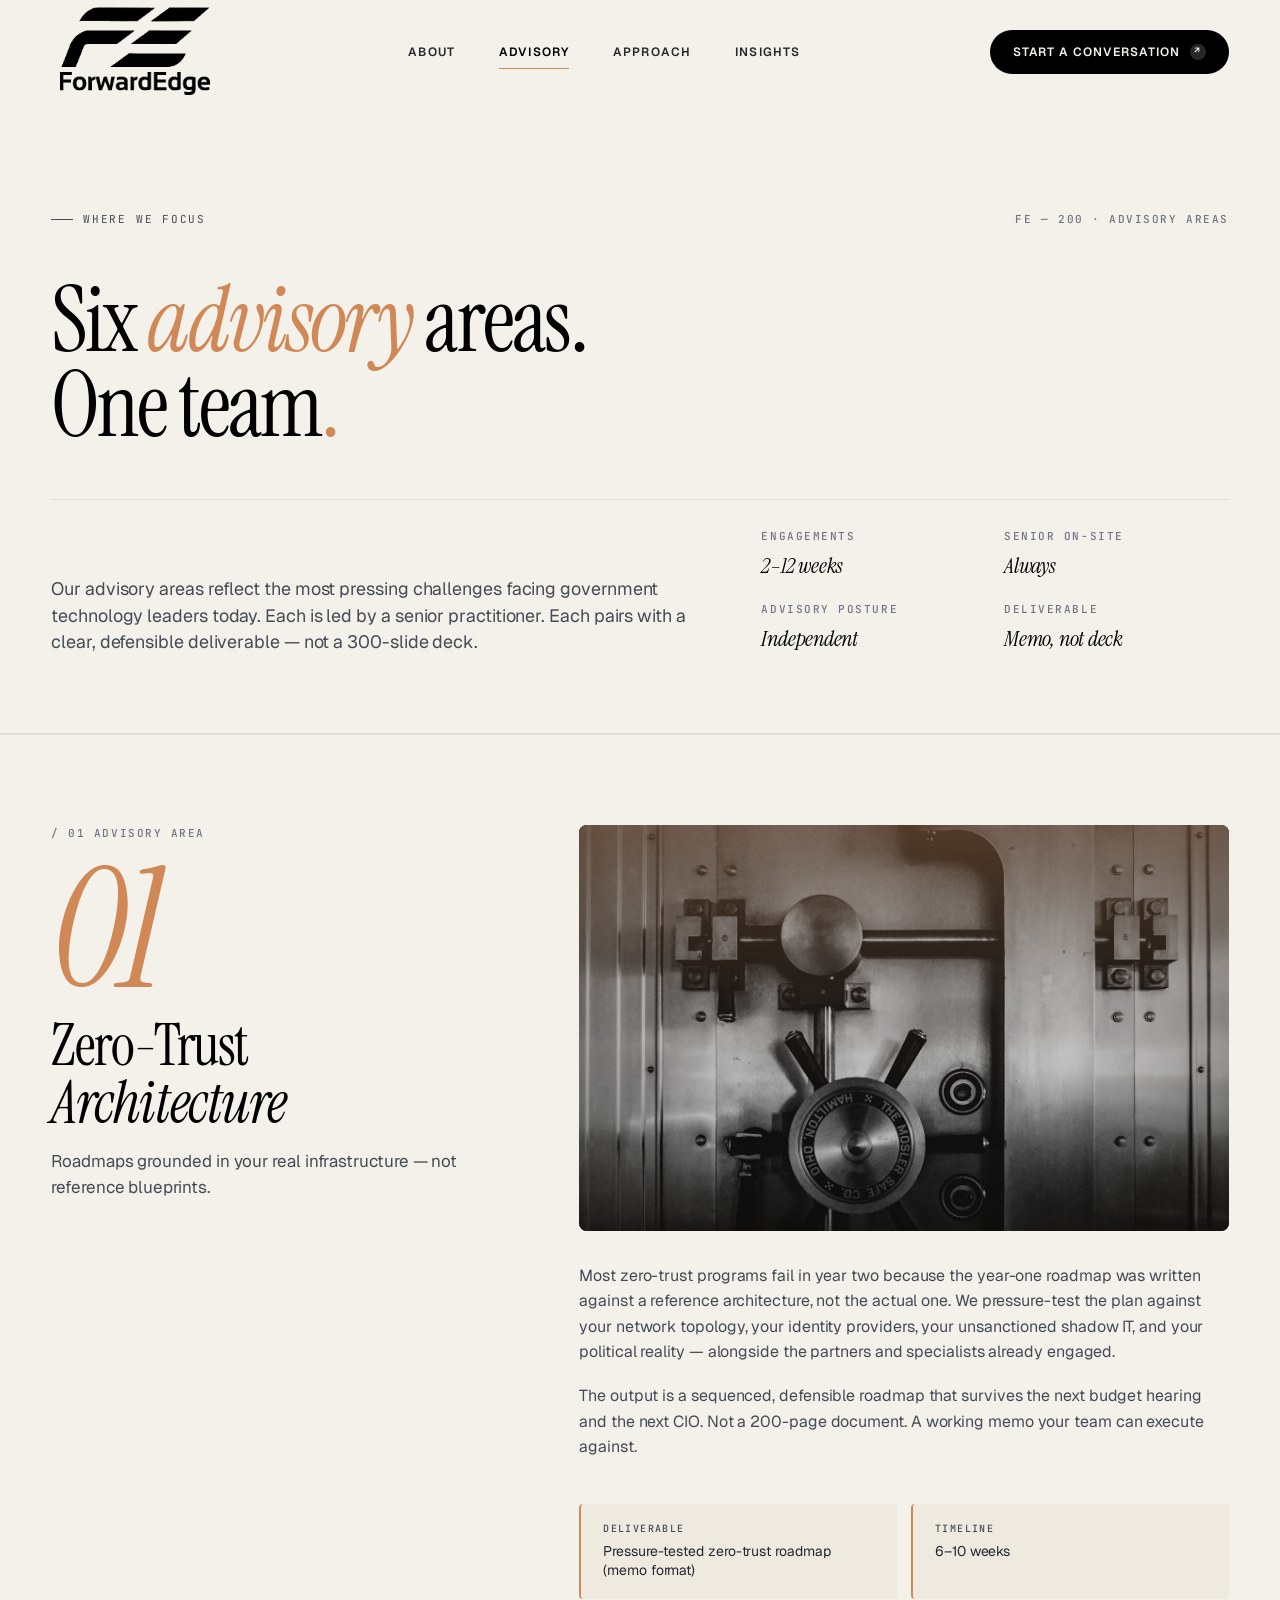
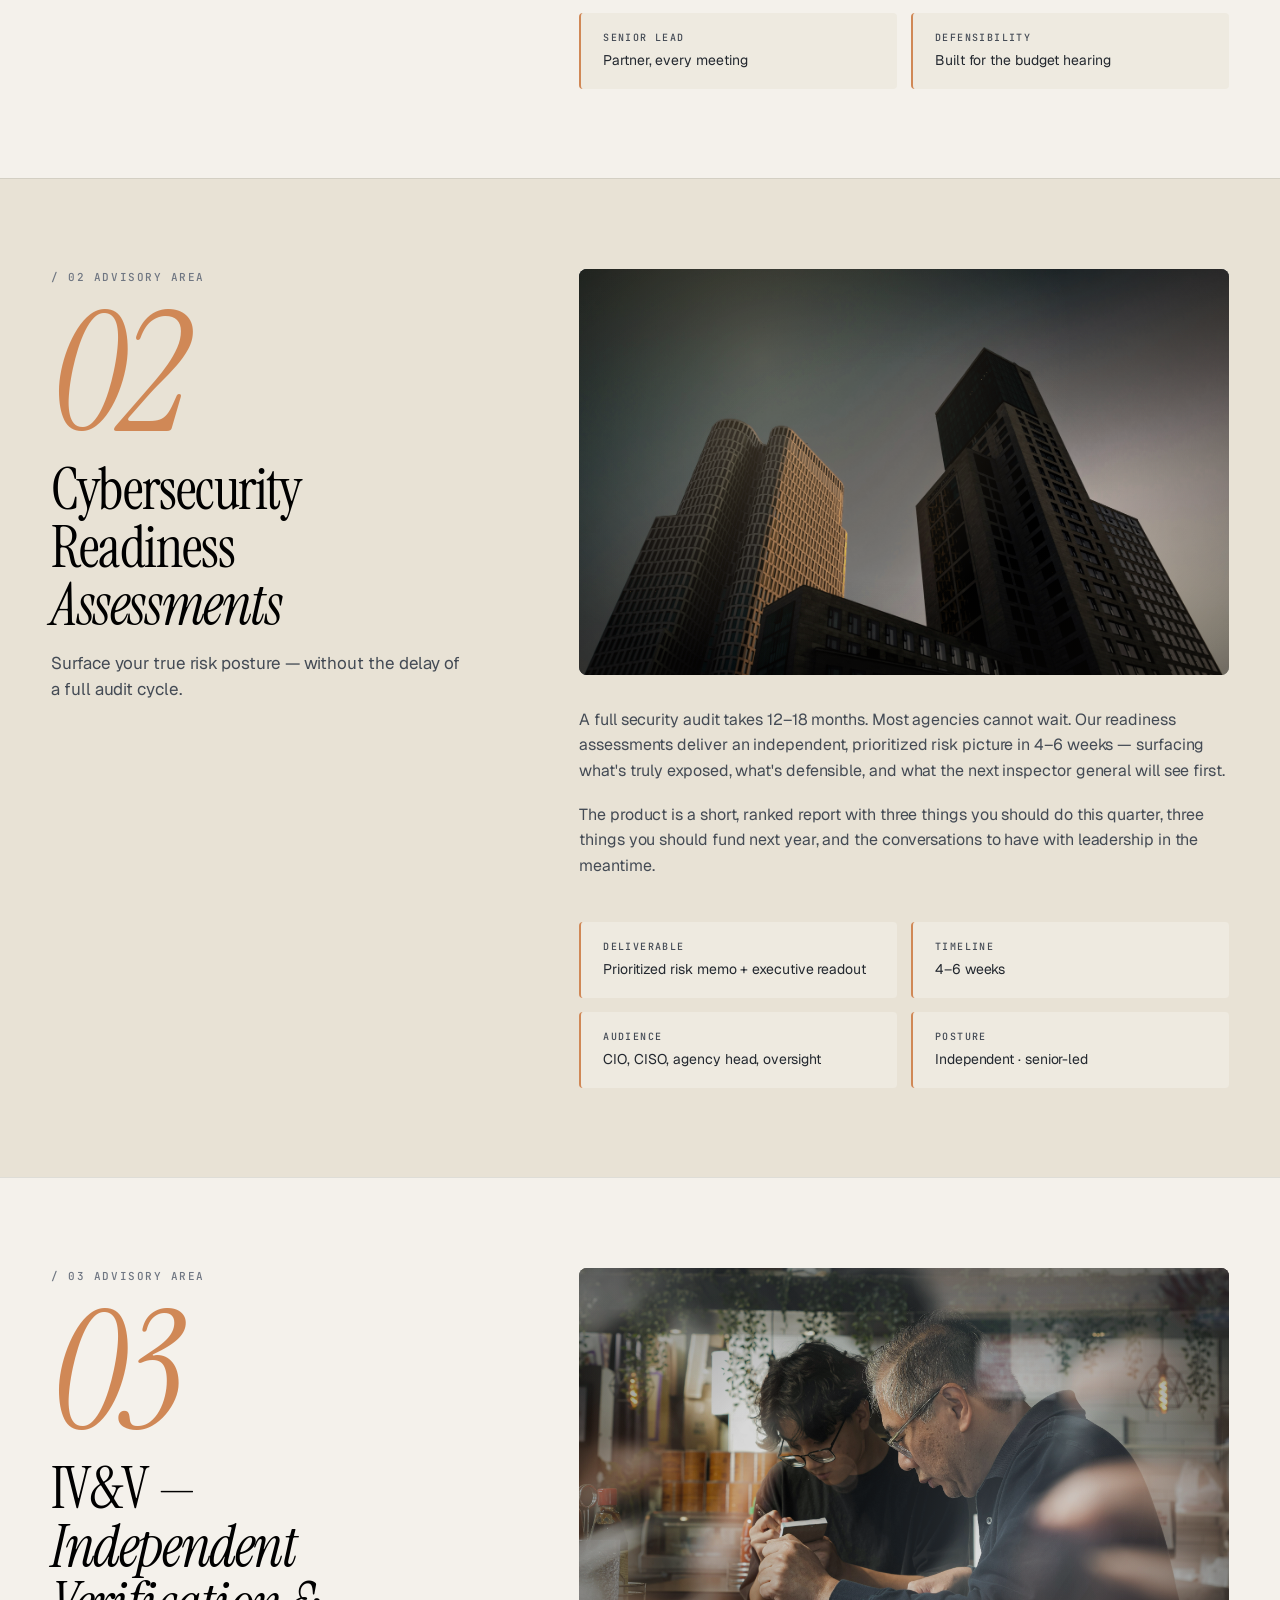
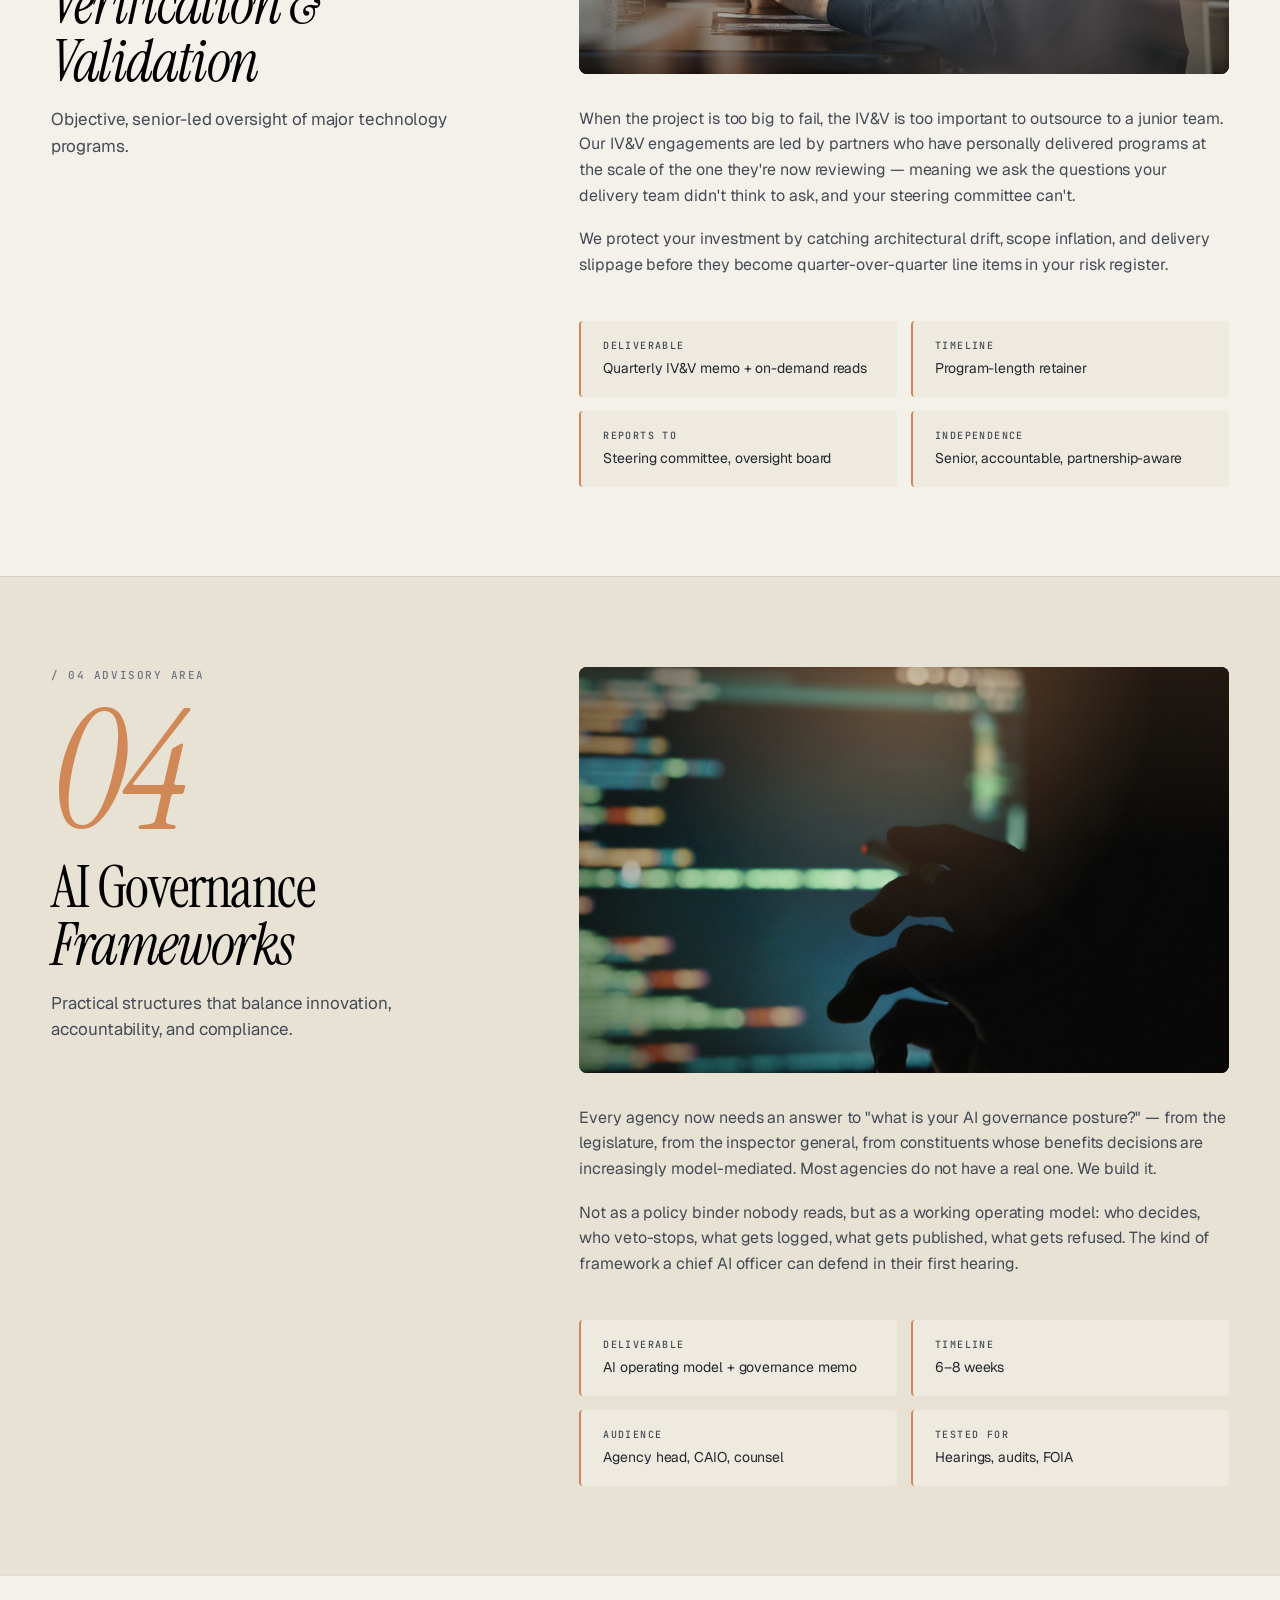
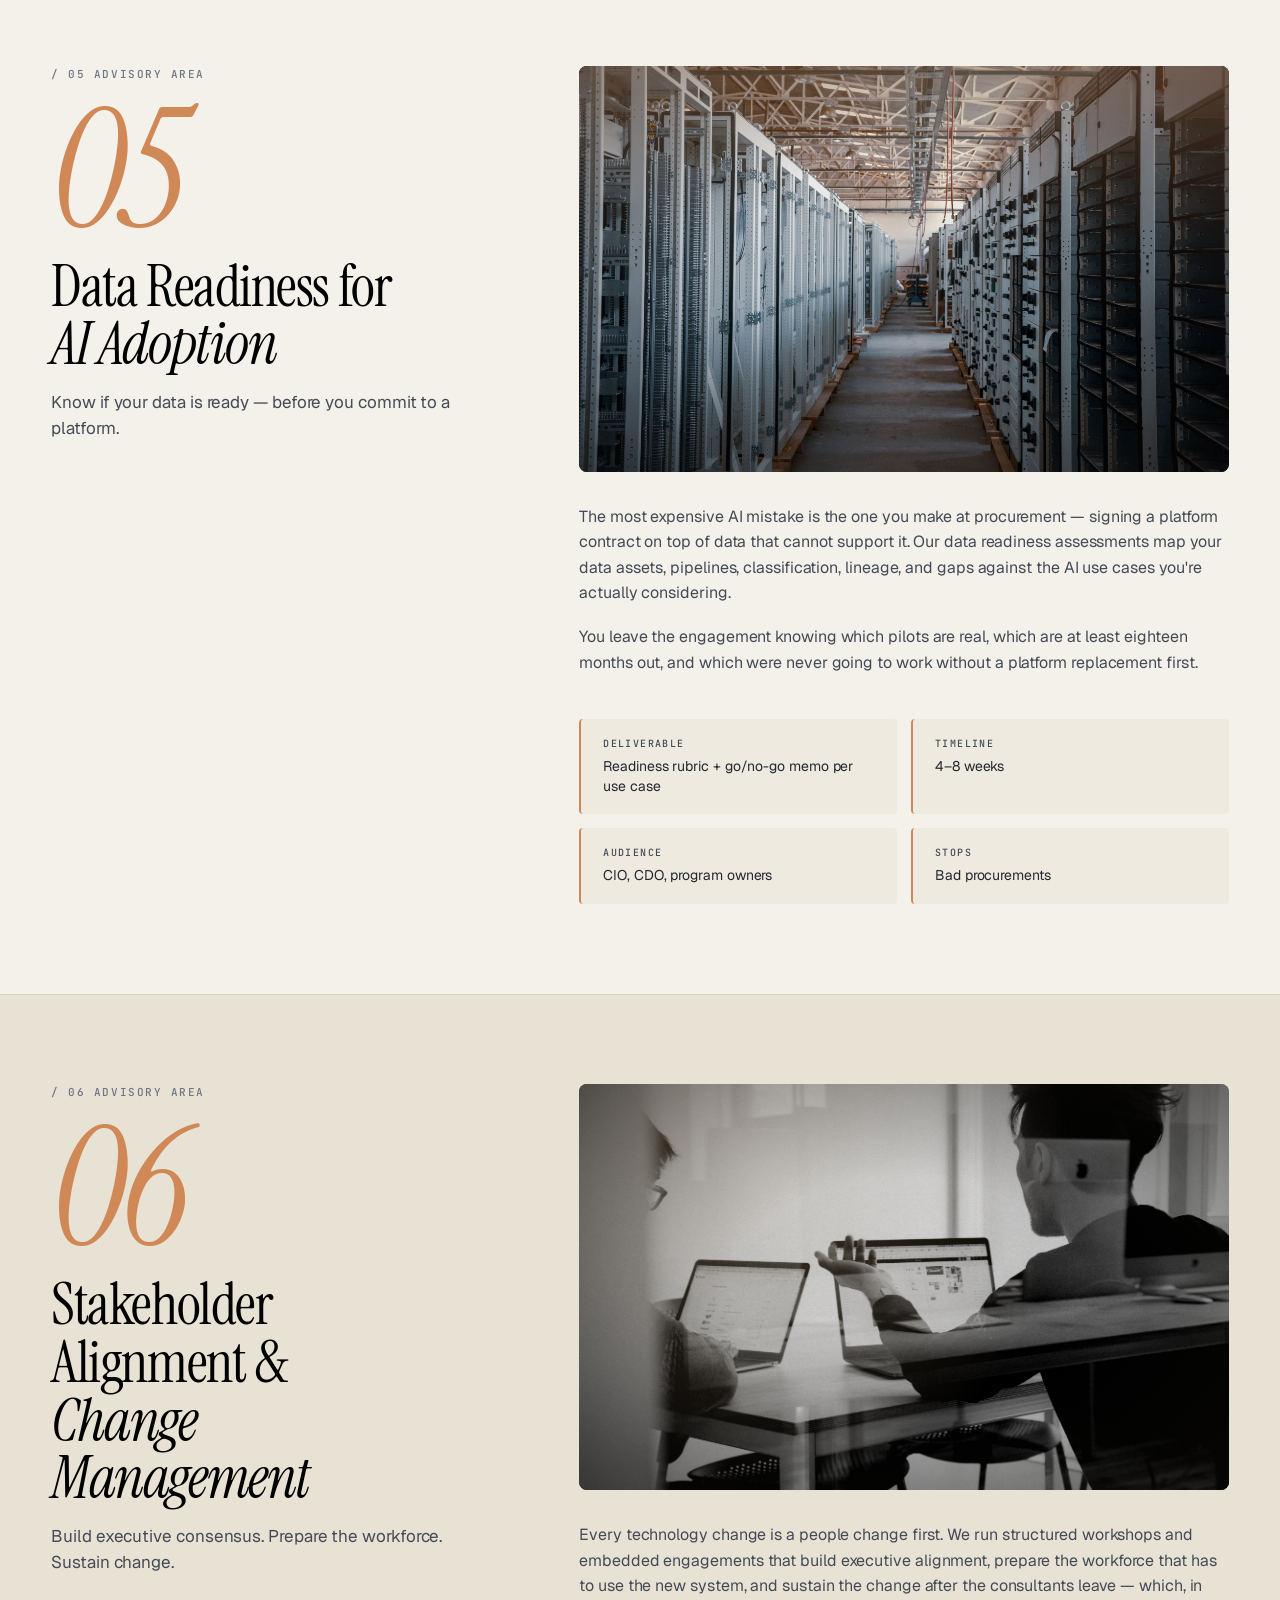
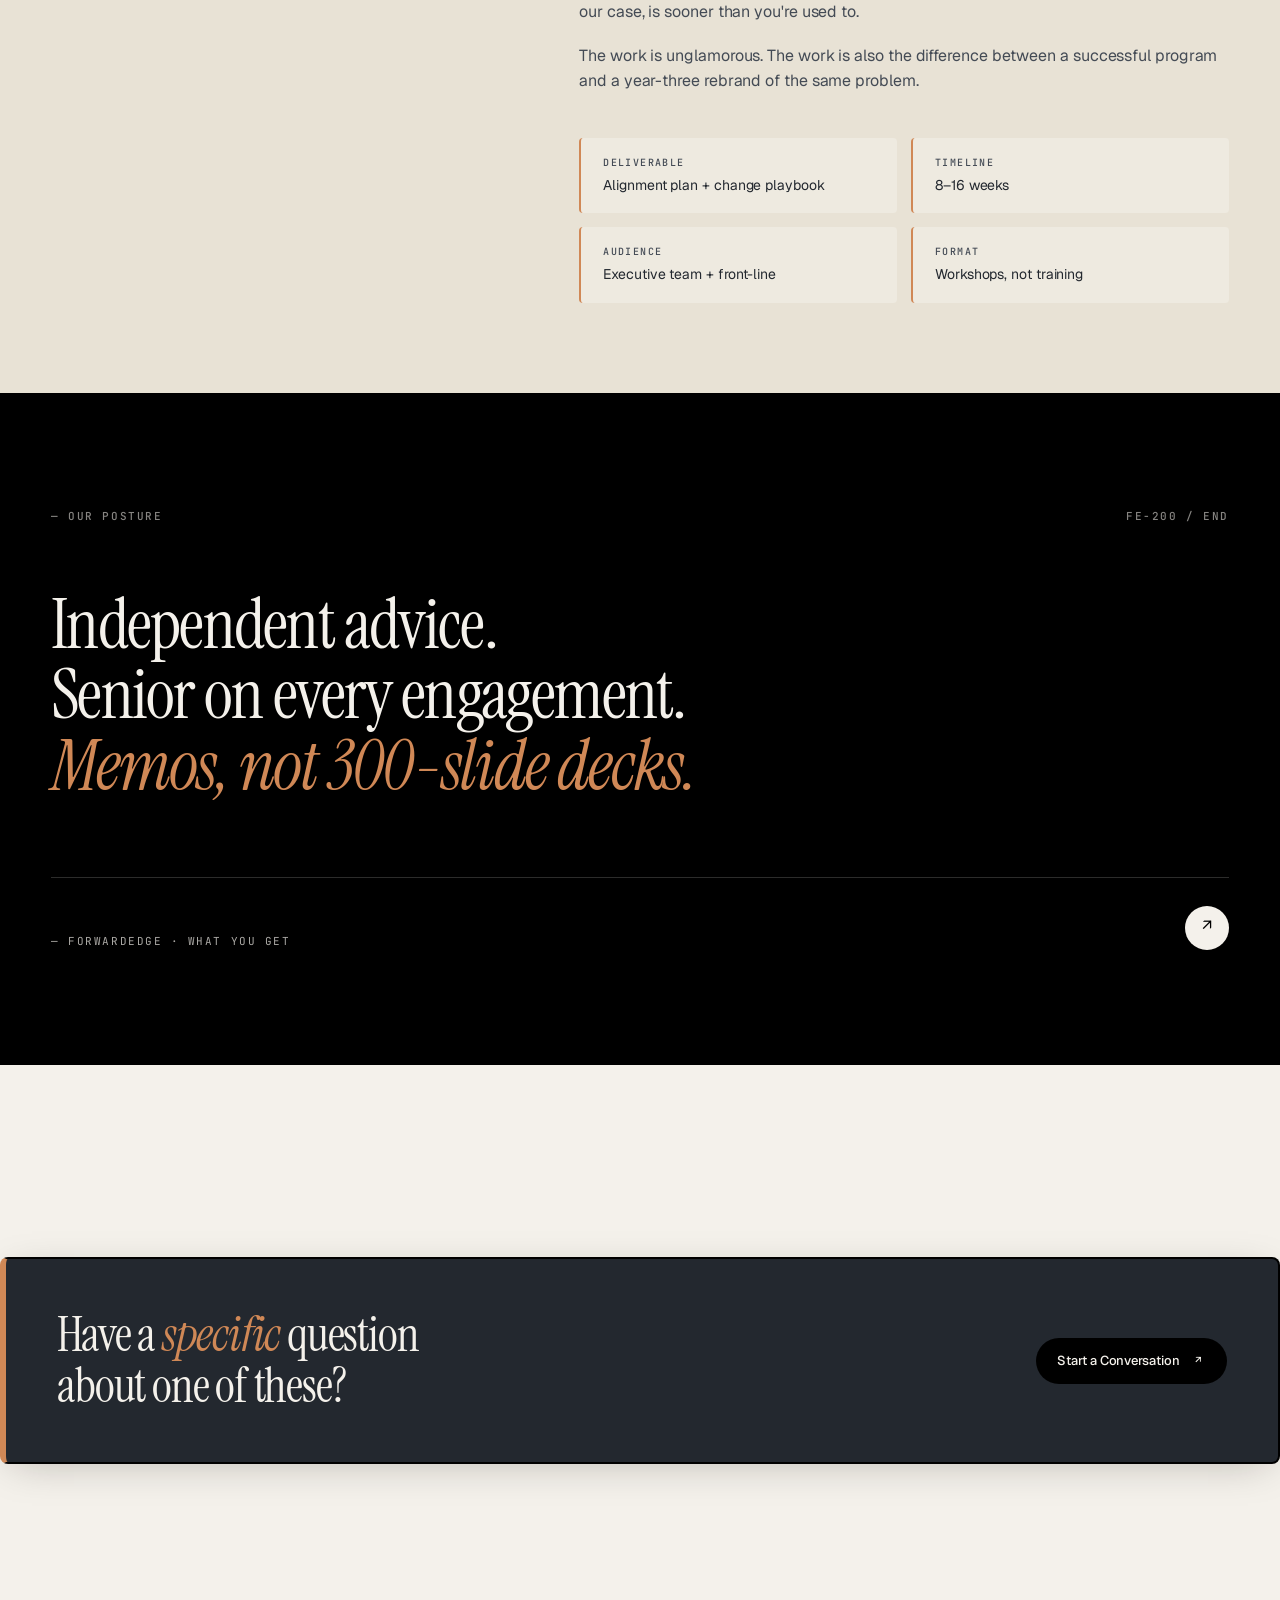
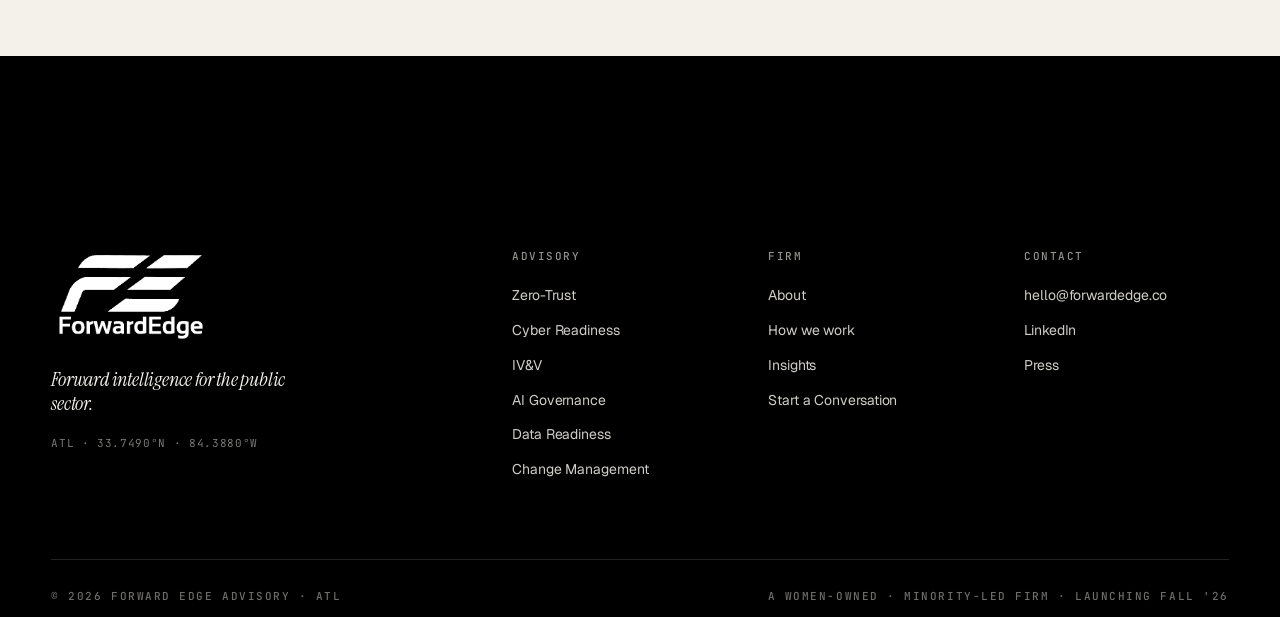
==== advisory.html @ c7acf0cd "ForwardEdge Advisory site — initial deploy" ====
<!doctype html>
<html lang="en">
<head>
<meta charset="utf-8" />
<meta name="viewport" content="width=device-width, initial-scale=1" />
<title>Our Advisory Areas · Forward Edge</title>
<link rel="icon" href="assets/fe-mark-black.png" />
<link rel="preconnect" href="https://fonts.googleapis.com" />
<link rel="preconnect" href="https://fonts.gstatic.com" crossorigin />
<link href="https://fonts.googleapis.com/css2?family=Instrument+Serif:ital@0;1&family=Geist:wght@400;500;600;700&family=JetBrains+Mono:wght@400;500;600&display=swap" rel="stylesheet" />
<link rel="stylesheet" href="styles.css" />
<style>
  .area {
    padding: clamp(56px, 7vw, 112px) 0;
    border-top: var(--rule);
  }
  .area-row {
    display: grid;
    grid-template-columns: 1fr 1.4fr;
    gap: clamp(32px, 5vw, 96px);
    align-items: start;
  }
  .area-num {
    font-family: var(--font-display);
    font-style: italic;
    font-size: clamp(96px, 13vw, 200px);
    line-height: 0.86;
    letter-spacing: -0.04em;
    color: var(--color-edge);
    margin: 0;
  }
  .area-l {
    display: flex;
    flex-direction: column;
    gap: 16px;
    position: sticky;
    top: 96px;
  }
  .area-l h2 {
    font-family: var(--font-display);
    font-weight: 400;
    font-size: clamp(36px, 4.5vw, 64px);
    line-height: 1;
    letter-spacing: -0.025em;
    margin: 0;
    color: var(--color-black);
    max-width: 14ch;
  }
  .area-l h2 em { font-style: italic; }
  .area-l .lede {
    font-size: 17px;
    line-height: 1.55;
    color: var(--color-graphite);
    margin: 0;
    max-width: 38ch;
  }
  .area-r {
    display: flex;
    flex-direction: column;
    gap: 32px;
  }
  .area-r .imgslot {
    width: 100%;
    aspect-ratio: 16/10;
    border-radius: var(--r-md);
    overflow: hidden;
  }
  .area-r .body p {
    font-size: 16px;
    line-height: 1.6;
    color: var(--color-graphite);
    margin: 0 0 18px;
  }
  .area-r .body p:last-child { margin: 0; }
  .deliverables {
    display: grid;
    grid-template-columns: repeat(2, 1fr);
    gap: 14px;
    margin-top: 12px;
  }
  .deliverables .d {
    padding: 18px 22px;
    background: var(--color-bone);
    border-radius: var(--r-sm);
    border-left: 2px solid var(--color-edge);
    font-size: 14px;
    line-height: 1.4;
  }
  .deliverables .d strong {
    display: block;
    font-family: var(--font-mono);
    font-size: 10px;
    letter-spacing: 0.14em;
    text-transform: uppercase;
    color: var(--color-graphite);
    margin-bottom: 6px;
    font-weight: 500;
  }
  @media (max-width: 1100px) {
    .area-row { grid-template-columns: 1fr; }
    .area-l { position: static; }
  }
  @media (max-width: 640px) {
    .deliverables { grid-template-columns: 1fr; }
  }
</style>
</head>
<body>

<header class="nav">
  <div class="container nav-inner">
    <a class="nav-brand" href="index.html" aria-label="Forward Edge — home">
      <img src="assets/fe-lockup-black.png" alt="Forward Edge" />
    </a>
    <nav class="nav-links" aria-label="Primary">
      <a href="about.html">About</a>
      <a href="advisory.html" class="is-current">Advisory</a>
      <a href="how-we-work.html">Approach</a>
      <a href="insights.html">Insights</a>
    </nav>
    <div class="nav-cta">
      <span class="nav-status"><span class="dot-edge"></span>Briefing — Fall '26</span>
      <a class="btn btn-primary" href="contact.html">Start a Conversation<span class="btn-arrow">↗</span></a>
      <button class="nav-toggle" aria-label="Open menu">☰</button>
    </div>
  </div>
</header>

<section class="page-hero">
  <div class="container">
    <div class="meta">
      <span class="eyebrow">Where we focus</span>
      <span class="mono">FE — 200 · ADVISORY AREAS</span>
    </div>
    <h1>Six <em>advisory</em> areas.<br/>One team<span class="stop">.</span></h1>
    <div class="deck">
      <p>
        Our advisory areas reflect the most pressing challenges facing government technology
        leaders today. Each is led by a senior practitioner. Each pairs with a clear,
        defensible deliverable &mdash; not a 300-slide deck.
      </p>
      <div class="side">
        <div><span class="mono">Engagements</span><span class="val">2–12 weeks</span></div>
        <div><span class="mono">Senior on-site</span><span class="val">Always</span></div>
        <div><span class="mono">Advisory posture</span><span class="val">Independent</span></div>
        <div><span class="mono">Deliverable</span><span class="val">Memo, not deck</span></div>
      </div>
    </div>
  </div>
</section>

<!-- 01 Zero-Trust -->
<section class="area surface-paper" id="zero-trust">
  <div class="container">
    <div class="area-row reveal">
      <div class="area-l">
        <span class="mono">/ 01 ADVISORY AREA</span>
        <p class="area-num">01</p>
        <h2>Zero-Trust <em>Architecture</em></h2>
        <p class="lede">Roadmaps grounded in your real infrastructure &mdash; not reference blueprints.</p>
      </div>
      <div class="area-r">
        <div class="imgslot photo architectural"><img src="assets/photos/adv-zero-trust-2.jpg" alt="" class="photo-img" /><span class="placeholder-tag">Photo · ARCHITECTURAL · 16:10</span><div class="photo-mark"><div class="photo-mark-wrap"><span class="ring">photo</span></div></div></div>
        <div class="body">
          <p>Most zero-trust programs fail in year two because the year-one roadmap was written against a reference architecture, not the actual one. We pressure-test the plan against your network topology, your identity providers, your unsanctioned shadow IT, and your political reality &mdash; alongside the partners and specialists already engaged.</p>
          <p>The output is a sequenced, defensible roadmap that survives the next budget hearing and the next CIO. Not a 200-page document. A working memo your team can execute against.</p>
        </div>
        <div class="deliverables">
          <div class="d"><strong>Deliverable</strong>Pressure-tested zero-trust roadmap (memo format)</div>
          <div class="d"><strong>Timeline</strong>6–10 weeks</div>
          <div class="d"><strong>Senior lead</strong>Partner, every meeting</div>
          <div class="d"><strong>Defensibility</strong>Built for the budget hearing</div>
        </div>
      </div>
    </div>
  </div>
</section>

<!-- 02 Cyber Readiness -->
<section class="area surface-stone" id="cyber">
  <div class="container">
    <div class="area-row reveal">
      <div class="area-l">
        <span class="mono">/ 02 ADVISORY AREA</span>
        <p class="area-num">02</p>
        <h2>Cybersecurity Readiness <em>Assessments</em></h2>
        <p class="lede">Surface your true risk posture &mdash; without the delay of a full audit cycle.</p>
      </div>
      <div class="area-r">
        <div class="imgslot photo atmospheric"><img src="assets/photos/adv-cyber-2.jpg" alt="" class="photo-img" /><span class="placeholder-tag">Photo · ATMOSPHERIC · 16:10</span><div class="photo-mark"><div class="photo-mark-wrap"><span class="ring">photo</span></div></div></div>
        <div class="body">
          <p>A full security audit takes 12–18 months. Most agencies cannot wait. Our readiness assessments deliver an independent, prioritized risk picture in 4–6 weeks &mdash; surfacing what's truly exposed, what's defensible, and what the next inspector general will see first.</p>
          <p>The product is a short, ranked report with three things you should do this quarter, three things you should fund next year, and the conversations to have with leadership in the meantime.</p>
        </div>
        <div class="deliverables">
          <div class="d"><strong>Deliverable</strong>Prioritized risk memo + executive readout</div>
          <div class="d"><strong>Timeline</strong>4–6 weeks</div>
          <div class="d"><strong>Audience</strong>CIO, CISO, agency head, oversight</div>
          <div class="d"><strong>Posture</strong>Independent · senior-led</div>
        </div>
      </div>
    </div>
  </div>
</section>

<!-- 03 IV&V -->
<section class="area surface-paper" id="ivv">
  <div class="container">
    <div class="area-row reveal">
      <div class="area-l">
        <span class="mono">/ 03 ADVISORY AREA</span>
        <p class="area-num">03</p>
        <h2>IV&amp;V &mdash;<br/><em>Independent Verification &amp; Validation</em></h2>
        <p class="lede">Objective, senior-led oversight of major technology programs.</p>
      </div>
      <div class="area-r">
        <div class="imgslot photo cool"><img src="assets/photos/adv-ivv-2.jpg" alt="" class="photo-img" /><span class="placeholder-tag">Photo · COOL TONE · 16:10</span><div class="photo-mark"><div class="photo-mark-wrap"><span class="ring">photo</span></div></div></div>
        <div class="body">
          <p>When the project is too big to fail, the IV&amp;V is too important to outsource to a junior team. Our IV&amp;V engagements are led by partners who have personally delivered programs at the scale of the one they're now reviewing &mdash; meaning we ask the questions your delivery team didn't think to ask, and your steering committee can't.</p>
          <p>We protect your investment by catching architectural drift, scope inflation, and delivery slippage before they become quarter-over-quarter line items in your risk register.</p>
        </div>
        <div class="deliverables">
          <div class="d"><strong>Deliverable</strong>Quarterly IV&amp;V memo + on-demand reads</div>
          <div class="d"><strong>Timeline</strong>Program-length retainer</div>
          <div class="d"><strong>Reports to</strong>Steering committee, oversight board</div>
          <div class="d"><strong>Independence</strong>Senior, accountable, partnership-aware</div>
        </div>
      </div>
    </div>
  </div>
</section>

<!-- 04 AI Governance -->
<section class="area surface-stone" id="ai-gov">
  <div class="container">
    <div class="area-row reveal">
      <div class="area-l">
        <span class="mono">/ 04 ADVISORY AREA</span>
        <p class="area-num">04</p>
        <h2>AI Governance <em>Frameworks</em></h2>
        <p class="lede">Practical structures that balance innovation, accountability, and compliance.</p>
      </div>
      <div class="area-r">
        <div class="imgslot photo warm"><img src="assets/photos/adv-ai-gov.jpg" alt="" class="photo-img" /><span class="placeholder-tag">Photo · WARM TONE · 16:10</span><div class="photo-mark"><div class="photo-mark-wrap"><span class="ring">photo</span></div></div></div>
        <div class="body">
          <p>Every agency now needs an answer to "what is your AI governance posture?" &mdash; from the legislature, from the inspector general, from constituents whose benefits decisions are increasingly model-mediated. Most agencies do not have a real one. We build it.</p>
          <p>Not as a policy binder nobody reads, but as a working operating model: who decides, who veto-stops, what gets logged, what gets published, what gets refused. The kind of framework a chief AI officer can defend in their first hearing.</p>
        </div>
        <div class="deliverables">
          <div class="d"><strong>Deliverable</strong>AI operating model + governance memo</div>
          <div class="d"><strong>Timeline</strong>6–8 weeks</div>
          <div class="d"><strong>Audience</strong>Agency head, CAIO, counsel</div>
          <div class="d"><strong>Tested for</strong>Hearings, audits, FOIA</div>
        </div>
      </div>
    </div>
  </div>
</section>

<!-- 05 Data Readiness -->
<section class="area surface-paper" id="data">
  <div class="container">
    <div class="area-row reveal">
      <div class="area-l">
        <span class="mono">/ 05 ADVISORY AREA</span>
        <p class="area-num">05</p>
        <h2>Data Readiness for <em>AI Adoption</em></h2>
        <p class="lede">Know if your data is ready &mdash; before you commit to a platform.</p>
      </div>
      <div class="area-r">
        <div class="imgslot photo architectural"><img src="assets/photos/adv-data.jpg" alt="" class="photo-img" /><span class="placeholder-tag">Photo · ARCHITECTURAL · 16:10</span><div class="photo-mark"><div class="photo-mark-wrap"><span class="ring">photo</span></div></div></div>
        <div class="body">
          <p>The most expensive AI mistake is the one you make at procurement &mdash; signing a platform contract on top of data that cannot support it. Our data readiness assessments map your data assets, pipelines, classification, lineage, and gaps against the AI use cases you're actually considering.</p>
          <p>You leave the engagement knowing which pilots are real, which are at least eighteen months out, and which were never going to work without a platform replacement first.</p>
        </div>
        <div class="deliverables">
          <div class="d"><strong>Deliverable</strong>Readiness rubric + go/no-go memo per use case</div>
          <div class="d"><strong>Timeline</strong>4–8 weeks</div>
          <div class="d"><strong>Audience</strong>CIO, CDO, program owners</div>
          <div class="d"><strong>Stops</strong>Bad procurements</div>
        </div>
      </div>
    </div>
  </div>
</section>

<!-- 06 Change Management -->
<section class="area surface-stone" id="change">
  <div class="container">
    <div class="area-row reveal">
      <div class="area-l">
        <span class="mono">/ 06 ADVISORY AREA</span>
        <p class="area-num">06</p>
        <h2>Stakeholder Alignment &amp;<br/><em>Change Management</em></h2>
        <p class="lede">Build executive consensus. Prepare the workforce. Sustain change.</p>
      </div>
      <div class="area-r">
        <div class="imgslot photo atmospheric"><img src="assets/photos/adv-change.jpg" alt="" class="photo-img" /><span class="placeholder-tag">Photo · ATMOSPHERIC · 16:10</span><div class="photo-mark"><div class="photo-mark-wrap"><span class="ring">photo</span></div></div></div>
        <div class="body">
          <p>Every technology change is a people change first. We run structured workshops and embedded engagements that build executive alignment, prepare the workforce that has to use the new system, and sustain the change after the consultants leave &mdash; which, in our case, is sooner than you're used to.</p>
          <p>The work is unglamorous. The work is also the difference between a successful program and a year-three rebrand of the same problem.</p>
        </div>
        <div class="deliverables">
          <div class="d"><strong>Deliverable</strong>Alignment plan + change playbook</div>
          <div class="d"><strong>Timeline</strong>8–16 weeks</div>
          <div class="d"><strong>Audience</strong>Executive team + front-line</div>
          <div class="d"><strong>Format</strong>Workshops, not training</div>
        </div>
      </div>
    </div>
  </div>
</section>

<!-- Dark manifesto -->
<section class="manifesto">
  <div class="container">
    <div class="manifesto-meta">
      <span class="mono">— OUR POSTURE</span>
      <span class="mono">FE-200 / END</span>
    </div>
    <h2>
      Independent advice.<br/>
      Senior on every engagement.<br/>
      <em>Memos, not 300-slide decks.</em>
    </h2>
    <div class="manifesto-foot">
      <span class="attr">— FORWARDEDGE · WHAT YOU GET</span>
      <a href="contact.html"><span class="arrow-circle">↗</span></a>
    </div>
  </div>
</section>

<!-- End CTA -->
<section class="section-pad surface-paper">
  <div class="container end-cta">
    <div class="row reveal">
      <h3>Have a <em>specific</em> question<br/>about one of these?</h3>
      <a class="btn btn-primary" href="contact.html">Start a Conversation<span class="btn-arrow">↗</span></a>
    </div>
  </div>
</section>

<!-- Footer -->
<footer class="footer">
  <div class="container">
    <div class="footer-cols">
      <div class="footer-col footer-brand">
        <img src="assets/fe-lockup-black.png" alt="Forward Edge" />
        <p>Forward intelligence for the public sector.</p>
        <div class="footer-coords">ATL · 33.7490°N · 84.3880°W</div>
      </div>
      <div class="footer-col">
        <h4>Advisory</h4>
        <ul>
          <li><a href="#zero-trust">Zero-Trust</a></li>
          <li><a href="#cyber">Cyber Readiness</a></li>
          <li><a href="#ivv">IV&amp;V</a></li>
          <li><a href="#ai-gov">AI Governance</a></li>
          <li><a href="#data">Data Readiness</a></li>
          <li><a href="#change">Change Management</a></li>
        </ul>
      </div>
      <div class="footer-col">
        <h4>Firm</h4>
        <ul>
          <li><a href="about.html">About</a></li>
          <li><a href="how-we-work.html">How we work</a></li>
          <li><a href="insights.html">Insights</a></li>
          <li><a href="contact.html">Start a Conversation</a></li>
        </ul>
      </div>
      <div class="footer-col">
        <h4>Contact</h4>
        <ul>
          <li><a href="mailto:hello@forwardedge.co">hello@forwardedge.co</a></li>
          <li><a href="#">LinkedIn</a></li>
          <li><a href="#">Press</a></li>
        </ul>
      </div>
    </div>
    <div class="footer-base">
      <span class="mono">© 2026 Forward Edge Advisory · ATL</span>
      <span class="mono">A WOMEN-OWNED · MINORITY-LED FIRM · LAUNCHING FALL '26</span>
    </div>
  </div>
</footer>

<script src="script.js"></script>
</body>
</html>
---- styles.css ----
/* ─────────────────────────────────────────────
   FORWARDEDGE · forwardedge.co — Site stylesheet
   v1 · May 2026
   ───────────────────────────────────────────── */

:root {
  /* Surface */
  --color-paper:    #F4F1EB;   /* dominant body bg */
  --color-stone:    #E8E2D5;   /* alt surface · rhythm break */
  --color-sand:     #D7CDB9;   /* tertiary wash */
  --color-bone:     #EEEAE0;   /* between paper & stone, hairline tint */

  /* Ink */
  --color-black:    #000000;
  --color-ink:      #23282F;
  --color-graphite: #444B55;
  --color-smoke:    #6F7682;
  --color-mist:     #B8BEC7;

  /* Accent */
  --color-edge:        #D08856;
  --color-edge-deep:   #A86635;
  --color-edge-soft:   rgba(208,136,86,0.12);

  /* Fonts */
  --font-display: "Instrument Serif", Georgia, serif;
  --font-sans:    "Geist", system-ui, -apple-system, sans-serif;
  --font-mono:    "JetBrains Mono", ui-monospace, Menlo, monospace;

  /* Radii */
  --r-sm: 4px;
  --r-md: 8px;
  --r-lg: 12px;
  --r-pill: 9999px;

  /* Shadows */
  --shadow-card:  0 1px 0 rgba(0,0,0,.03), 0 12px 28px -16px rgba(20,16,12,.16);
  --shadow-hover: 0 2px 0 rgba(0,0,0,.05), 0 28px 60px -24px rgba(20,16,12,.28);

  /* Rules */
  --rule:   1px solid rgba(35,40,47,.10);
  --rule-2: 1px solid rgba(35,40,47,.18);

  /* Layout */
  --container: 1320px;
  --gutter:    clamp(20px, 4vw, 64px);
}

* { box-sizing: border-box; }

html, body {
  margin: 0;
  padding: 0;
  background: var(--color-paper);
  color: var(--color-ink);
  font-family: var(--font-sans);
  font-feature-settings: "ss01";
  -webkit-font-smoothing: antialiased;
  -moz-osx-font-smoothing: grayscale;
  text-rendering: optimizeLegibility;
  font-size: 16px;
  line-height: 1.55;
  letter-spacing: -0.005em;
}

img { display: block; max-width: 100%; }
a { color: inherit; text-decoration: none; }
button { font: inherit; color: inherit; }
::selection { background: var(--color-edge); color: var(--color-paper); }

/* ─────────────── Utilities ─────────────── */
.container {
  max-width: var(--container);
  margin: 0 auto;
  padding: 0 var(--gutter);
}

.mono {
  font-family: var(--font-mono);
  font-size: 11px;
  letter-spacing: 0.14em;
  text-transform: uppercase;
  color: var(--color-smoke);
  font-weight: 500;
}
.serif { font-family: var(--font-display); font-weight: 400; letter-spacing: -0.01em; }
.serif-i { font-family: var(--font-display); font-style: italic; font-weight: 400; letter-spacing: -0.01em; }
.edge { color: var(--color-edge); }
.dot-edge {
  display: inline-block;
  width: 7px; height: 7px;
  border-radius: 50%;
  background: var(--color-edge);
  vertical-align: middle;
  margin-right: 8px;
  position: relative;
}
.dot-edge::before {
  content: "";
  position: absolute;
  inset: -3px;
  border-radius: 50%;
  border: 1px solid var(--color-edge);
  animation: pulseDot 2.6s ease-out infinite;
  opacity: 0;
}
@keyframes pulseDot {
  0% { transform: scale(0.85); opacity: 0.8; }
  100% { transform: scale(2.6); opacity: 0; }
}

.eyebrow {
  font-family: var(--font-mono);
  font-size: 11px;
  letter-spacing: 0.16em;
  text-transform: uppercase;
  color: var(--color-graphite);
  display: inline-flex;
  align-items: center;
  gap: 10px;
}
.eyebrow::before {
  content: "";
  width: 22px;
  height: 1px;
  background: currentColor;
}

/* ─────────────── Buttons ─────────────── */
.btn {
  display: inline-flex;
  align-items: center;
  gap: 10px;
  padding: 12px 20px;
  border-radius: var(--r-pill);
  font-size: 13px;
  font-weight: 500;
  letter-spacing: -0.005em;
  border: 1px solid transparent;
  cursor: pointer;
  transition: transform .2s, background .2s, color .2s, border-color .2s;
  white-space: nowrap;
}
.btn-primary {
  background: var(--color-black);
  color: var(--color-paper);
}
.btn-primary:hover {
  background: var(--color-edge-deep);
  transform: translateY(-1px);
}
.btn-ghost {
  background: transparent;
  color: var(--color-ink);
  border-color: rgba(35,40,47,.22);
}
.btn-ghost:hover { border-color: var(--color-black); }
.btn-arrow {
  width: 16px; height: 16px;
  display: inline-grid; place-items: center;
  font-size: 10px;
}

.invert .btn-primary { background: var(--color-paper); color: var(--color-black); }
.invert .btn-primary:hover { background: var(--color-edge); color: var(--color-paper); }
.invert .btn-ghost { color: var(--color-paper); border-color: rgba(244,241,235,.25); }
.invert .btn-ghost:hover { border-color: var(--color-paper); color: var(--color-edge); }

/* ─────────────── Nav ─────────────── */
.nav {
  position: sticky;
  top: 0;
  z-index: 80;
  background: rgba(244,241,235, 0.92);
  backdrop-filter: saturate(150%) blur(18px);
  -webkit-backdrop-filter: saturate(150%) blur(18px);
  border-bottom: 0;
  transition: background .25s ease, padding .25s ease;
}
.nav.is-scrolled {
  background: rgba(30, 33, 38, 0.97);
  box-shadow: 0 1px 0 rgba(0,0,0,0.28), 0 4px 24px -8px rgba(0,0,0,0.22);
}
.nav.is-scrolled .nav-links a { color: rgba(244,241,235,0.75); }
.nav.is-scrolled .nav-links a:hover,
.nav.is-scrolled .nav-links a.is-current { color: var(--color-paper); }
.nav.is-scrolled .nav-links a::after { background: var(--color-edge); }
.nav.is-scrolled .nav-brand img { filter: invert(1); }
.nav-inner {
  display: grid;
  grid-template-columns: auto 1fr auto;
  align-items: center;
  height: 96px;
  gap: clamp(20px, 4vw, 56px);
  transition: height .25s ease;
}
.nav.is-scrolled .nav-inner { height: 76px; }

.nav-brand {
  display: inline-flex;
  align-items: center;
  text-decoration: none;
  color: inherit;
}
.nav-brand img {
  width: 168px;
  transition: width .25s ease;
}
.nav.is-scrolled .nav-brand img { width: 140px; }
.nav-brand-tag { display: none; }

.nav-links {
  display: flex;
  justify-content: center;
  align-items: center;
  gap: clamp(28px, 3.4vw, 48px);
  list-style: none;
  margin: 0;
  padding: 0;
}
.nav-links a {
  font-family: var(--font-sans);
  font-size: 12px;
  font-weight: 600;
  letter-spacing: 0.10em;
  text-transform: uppercase;
  color: var(--color-ink);
  position: relative;
  padding: 10px 0;
  white-space: nowrap;
  transition: color .15s;
}
.nav-links a::after {
  content: "";
  position: absolute;
  left: 0; right: 0; bottom: 2px;
  height: 1.5px;
  background: var(--color-edge);
  transform: scaleX(0);
  transform-origin: left center;
  transition: transform .35s cubic-bezier(.2,.7,.2,1);
}
.nav-links a:hover { color: var(--color-black); }
.nav-links a:hover::after { transform: scaleX(1); }
.nav-links a.is-current { color: var(--color-black); }
.nav-links a.is-current::after { transform: scaleX(1); }

.nav-cta { display: flex; gap: 12px; align-items: center; }
.nav-status { display: none !important; }
.nav-cta .btn {
  padding: 12px 22px;
  font-size: 12px;
  font-weight: 600;
  letter-spacing: 0.08em;
  text-transform: uppercase;
}
.nav-cta .btn .btn-arrow {
  width: 16px; height: 16px;
  background: rgba(244,241,235,.16);
  border-radius: 50%;
  font-size: 9px;
  transition: transform .25s, background .25s;
}
.nav-cta .btn:hover .btn-arrow {
  background: rgba(244,241,235,.30);
  transform: translate(2px, -2px);
}
.nav-toggle {
  display: none;
  background: transparent;
  border: 1px solid rgba(35,40,47,.16);
  border-radius: 50%;
  cursor: pointer;
  width: 40px; height: 40px;
  font-size: 16px;
  color: var(--color-ink);
  align-items: center;
  justify-content: center;
}
@media (max-width: 860px) {
  .nav-toggle { display: inline-flex; }
}

/* ─────────────── Sections ─────────────── */
section {
  position: relative;
}
.section-pad { padding: clamp(72px, 9vw, 128px) 0; }
.section-pad-sm { padding: clamp(48px, 6vw, 96px) 0; }

.surface-paper { background: var(--color-paper); }
.surface-stone { background: var(--color-stone); }
.surface-sand  { background: var(--color-sand); }
.surface-black {
  background: var(--color-black);
  color: var(--color-paper);
}
.surface-black .mono { color: rgba(244,241,235,.55); }
.surface-black .eyebrow { color: rgba(244,241,235,.65); }
.surface-black .serif-i em { color: var(--color-edge); }
.surface-black { --rule: 1px solid rgba(244,241,235,.12); --rule-2: 1px solid rgba(244,241,235,.18); }

.section-head {
  display: grid;
  grid-template-columns: 110px 1fr;
  gap: 32px;
  align-items: start;
  margin-bottom: clamp(40px, 5vw, 72px);
}
.section-head .num {
  font-family: var(--font-mono);
  font-size: 11px;
  letter-spacing: 0.06em;
  color: var(--color-edge);
  padding-top: 14px;
}
.surface-black .section-head .num { color: rgba(244,241,235,.55); }
.section-head h2 {
  font-family: var(--font-display);
  font-weight: 400;
  font-size: clamp(48px, 5.8vw, 84px);
  line-height: 1.0;
  letter-spacing: -0.03em;
  margin: 0 0 0 0;
  max-width: 22ch;
  color: var(--color-black);
  padding-top: 20px;
  border-top: 3px solid var(--color-edge);
}
.surface-black .section-head h2 { color: var(--color-paper); }
.surface-stone .section-head h2  { border-top-color: var(--color-edge); }
.surface-black .section-head h2  { border-top-color: var(--color-edge); }
.section-head h2 em {
  font-style: italic;
  color: var(--color-edge);
}
.surface-black .section-head h2 em { color: var(--color-edge); }
.section-head .deck {
  font-size: 17px;
  line-height: 1.65;
  color: var(--color-graphite);
  margin: 28px 0 0;
  max-width: 58ch;
}
.surface-black .section-head .deck { color: rgba(244,241,235,.75); }

/* ─────────────── Position split layout ─────────────── */
.pos-split {
  display: grid;
  grid-template-columns: 1fr 1fr;
  gap: clamp(40px, 5vw, 80px);
  align-items: center;
}
.pos-text { min-width: 0; }
.pos-text .section-head { margin-bottom: 0; }
.pos-photo {
  border-radius: var(--r-md);
  overflow: hidden;
  aspect-ratio: 4/3;
  box-shadow: 0 12px 48px -16px rgba(20,16,12,0.28);
  border: 2px solid var(--color-black);
}
.pos-photo-img {
  width: 100%;
  height: 100%;
  display: block;
  object-fit: cover;
  filter: saturate(0.78) contrast(1.06) brightness(0.92) sepia(0.06);
  transition: filter 1s ease, transform 1s ease;
}
.pos-split:hover .pos-photo-img {
  filter: saturate(0.95) contrast(1.02) brightness(0.96) sepia(0.02);
  transform: scale(1.03);
}
@media (max-width: 767px) {
  .pos-split { grid-template-columns: 1fr; }
  .pos-photo { aspect-ratio: 16/9; }
}

/* ─────────────── Hero ─────────────── */
.hero {
  padding: clamp(72px, 10vw, 144px) 0 clamp(48px, 6vw, 96px);
  position: relative;
  overflow: hidden;
  background: var(--color-paper);
}
.hero-meta {
  display: flex;
  justify-content: space-between;
  align-items: center;
  margin-bottom: clamp(40px, 5vw, 72px);
  flex-wrap: wrap;
  gap: 16px;
}
.hero h1 {
  font-family: var(--font-display);
  font-weight: 400;
  font-size: clamp(56px, 8.5vw, 144px);
  line-height: 0.92;
  letter-spacing: -0.035em;
  color: var(--color-black);
  margin: 0;
  max-width: 18ch;
}
.hero h1 em { font-style: italic; }
.hero h1 .stop { color: var(--color-edge); }
.hero .rotator {
  display: inline-block;
  position: relative;
  vertical-align: top;
  height: 1em;
  overflow: hidden;
  /* width set inline by JS once strings measure */
  min-width: 7ch;
}
.hero .rotator span {
  position: absolute;
  left: 0; top: 0;
  font-style: italic;
  color: var(--color-edge);
  opacity: 0;
  transform: translateY(40%);
  transition: opacity .6s, transform .6s cubic-bezier(.2,.7,.2,1);
  white-space: nowrap;
}
.hero .rotator span.in { opacity: 1; transform: translateY(0); }
.hero .rotator span.out { opacity: 0; transform: translateY(-40%); }

.hero-row {
  display: grid;
  grid-template-columns: 1.4fr 1fr;
  gap: clamp(32px, 5vw, 96px);
  align-items: end;
  margin-top: clamp(40px, 5vw, 72px);
  padding-top: 32px;
  border-top: var(--rule);
}
.hero-deck p {
  font-size: clamp(17px, 1.5vw, 22px);
  line-height: 1.45;
  color: var(--color-graphite);
  margin: 0 0 32px;
  max-width: 48ch;
}
.hero-actions { display: flex; gap: 12px; flex-wrap: wrap; }
.hero-side {
  border-left: var(--rule-2);
  padding: 4px 0 4px 28px;
  display: flex;
  flex-direction: column;
  gap: 16px;
}
.hero-side .row {
  display: flex;
  justify-content: space-between;
  align-items: center;
}
.hero-side .now {
  font-family: var(--font-display);
  font-style: italic;
  font-size: 28px;
  letter-spacing: -0.01em;
  color: var(--color-edge);
  line-height: 1.1;
}
.hero-side .foot {
  display: flex;
  gap: 22px;
  padding-top: 16px;
  border-top: var(--rule);
}

/* Hero photo strip — 4-up portrait array under the headline */
.hero-photo-strip {
  display: grid;
  grid-template-columns: repeat(4, 1fr);
  gap: 12px;
  margin-top: clamp(48px, 6vw, 80px);
}
.hero-photo-strip .photo { border-radius: var(--r-md); }
@media (max-width: 960px) {
  .hero-photo-strip { grid-template-columns: repeat(2, 1fr); }
}

/* Hero ticker strip */
.hero-ticker {
  margin-top: clamp(40px, 5vw, 72px);
  padding: 20px 0;
  border-top: var(--rule);
  border-bottom: var(--rule);
  overflow: hidden;
  white-space: nowrap;
  background: var(--color-paper);
  position: relative;
}
.hero-ticker::before, .hero-ticker::after {
  content: "";
  position: absolute;
  top: 0; bottom: 0; width: 80px;
  z-index: 2;
  pointer-events: none;
}
.hero-ticker::before { left: 0; background: linear-gradient(90deg, var(--color-paper), transparent); }
.hero-ticker::after  { right: 0; background: linear-gradient(-90deg, var(--color-paper), transparent); }
.hero-ticker .track {
  display: inline-flex;
  gap: 48px;
  animation: scroll 50s linear infinite;
  padding-right: 48px;
}
.hero-ticker .track span {
  display: inline-flex;
  align-items: center;
  gap: 12px;
}
.hero-ticker .glyph { color: var(--color-edge); font-weight: 600; }
@keyframes scroll {
  from { transform: translateX(0); }
  to   { transform: translateX(-50%); }
}

/* ─────────────── Cinematic (dark video) Hero ─────────────── */
.hero-cinematic {
  padding: 0;
  min-height: 100vh;
  display: flex;
  flex-direction: column;
  background: #0a0c0f url('assets/photos/atl-capitol-wide.jpg') center center / cover no-repeat;
}
.hero-bg-video {
  position: absolute;
  inset: 0;
  width: 100%;
  height: 100%;
  object-fit: cover;
  z-index: 0;
}
.hero-overlay {
  position: absolute;
  inset: 0;
  background: linear-gradient(
    160deg,
    rgba(6,8,12,0.78) 0%,
    rgba(6,8,12,0.55) 50%,
    rgba(6,8,12,0.82) 100%
  );
  z-index: 1;
}
.hero-content {
  position: relative;
  z-index: 2;
  flex: 1;
  display: flex;
  flex-direction: column;
  padding: clamp(72px, 10vw, 144px) 0 clamp(48px, 6vw, 96px);
}
.hero-cinematic .hero-ticker {
  position: relative;
  z-index: 2;
  margin-top: 0;
  background: rgba(0,0,0,0.45);
  backdrop-filter: blur(8px);
  -webkit-backdrop-filter: blur(8px);
  border-top: 1px solid rgba(255,255,255,0.10);
  border-bottom: none;
}
.hero-cinematic .hero-ticker::before {
  background: linear-gradient(90deg, rgba(0,0,0,0.45), transparent);
}
.hero-cinematic .hero-ticker::after {
  background: linear-gradient(-90deg, rgba(0,0,0,0.45), transparent);
}
.hero-cinematic .hero-ticker .track span {
  color: rgba(244,241,235,0.72);
}
.hero-cinematic .hero-ticker .glyph { color: var(--color-edge); }

/* Hero text — white on video */
.hero-cinematic .hero-meta .eyebrow { color: rgba(244,241,235,0.68); }
.hero-cinematic .hero-meta .mono    { color: rgba(244,241,235,0.45); }
.hero-cinematic h1                  { color: var(--color-paper); }
.hero-cinematic .hero-row           { border-top-color: rgba(244,241,235,0.14); }
.hero-cinematic .hero-deck p        { color: rgba(244,241,235,0.78); }
.hero-cinematic .hero-side          { border-left-color: rgba(244,241,235,0.18); }
.hero-cinematic .hero-side .mono    { color: rgba(244,241,235,0.52); }
.hero-cinematic .hero-side .now     { color: var(--color-edge); }
.hero-cinematic .hero-side .foot    { border-top-color: rgba(244,241,235,0.14); }
.hero-cinematic .hero-side .foot .mono { color: rgba(244,241,235,0.52); }
.hero-cinematic .btn-primary {
  background: rgba(244,241,235,0.95);
  color: var(--color-black);
  border-color: transparent;
}
.hero-cinematic .btn-primary:hover {
  background: var(--color-edge);
  color: var(--color-paper);
}
.hero-cinematic .btn-ghost {
  color: rgba(244,241,235,0.88);
  border-color: rgba(244,241,235,0.28);
}
.hero-cinematic .btn-ghost:hover {
  border-color: rgba(244,241,235,0.7);
  color: var(--color-paper);
}

/* Transparent nav over video hero */
.has-video-hero { background: #0a0c0f; } /* dark body bg so transparent nav shows dark, not cream */
.logo-light { display: none; }
.has-video-hero .nav {
  background: transparent;
  backdrop-filter: none;
  -webkit-backdrop-filter: none;
  box-shadow: none;
  border-bottom: none;
}
.has-video-hero .nav:not(.is-scrolled) .logo-dark  { display: none; }
.has-video-hero .nav:not(.is-scrolled) .logo-light { display: block; }
.has-video-hero .nav.is-scrolled {
  background: rgba(30, 33, 38, 0.97);
  backdrop-filter: saturate(150%) blur(18px);
  -webkit-backdrop-filter: saturate(150%) blur(18px);
  box-shadow: 0 1px 0 rgba(0,0,0,0.28), 0 4px 24px -8px rgba(0,0,0,0.22);
}
.has-video-hero .nav:not(.is-scrolled) .nav-links a {
  color: rgba(244,241,235,0.82);
}
.has-video-hero .nav:not(.is-scrolled) .nav-links a:hover { color: #fff; }
.has-video-hero .nav:not(.is-scrolled) .nav-links a.is-current { color: #fff; }
.has-video-hero .nav:not(.is-scrolled) .nav-cta .btn-primary {
  background: rgba(255,255,255,0.14);
  border-color: rgba(255,255,255,0.28);
  color: #fff;
}
.has-video-hero .nav:not(.is-scrolled) .nav-cta .btn-primary:hover {
  background: var(--color-edge);
  border-color: var(--color-edge);
}

/* ─────────────── Manifesto (dark break) ─────────────── */
.manifesto {
  background: var(--color-black);
  color: var(--color-paper);
  padding: clamp(72px, 9vw, 128px) 0;
}
.manifesto-meta {
  display: flex;
  justify-content: space-between;
  align-items: center;
  margin-bottom: clamp(40px, 5vw, 72px);
  gap: 16px;
  flex-wrap: wrap;
}
.manifesto-meta .mono { color: rgba(244,241,235,.55); }
.manifesto h2 {
  font-family: var(--font-display);
  font-weight: 400;
  font-size: clamp(36px, 5.5vw, 80px);
  line-height: 1;
  letter-spacing: -0.025em;
  color: var(--color-paper);
  margin: 0;
  max-width: 26ch;
}
.manifesto h2 em { font-style: italic; color: var(--color-edge); }
.manifesto-foot {
  display: flex;
  justify-content: space-between;
  align-items: end;
  margin-top: clamp(48px, 6vw, 80px);
  padding-top: 28px;
  border-top: 1px solid rgba(244,241,235,.18);
  gap: 24px;
}
.manifesto-foot .attr { font-family: var(--font-mono); font-size: 11px; letter-spacing: 0.14em; text-transform: uppercase; color: rgba(244,241,235,.7); }
.arrow-circle {
  width: 44px; height: 44px;
  border-radius: 50%;
  background: var(--color-paper);
  color: var(--color-black);
  display: grid; place-items: center;
  font-size: 16px;
  transition: transform .25s, background .2s, color .2s;
}
.manifesto-foot a:hover .arrow-circle {
  transform: translate(2px, -2px);
  background: var(--color-edge);
  color: var(--color-paper);
}

/* ─────────────── Who We Serve ─────────────── */
.serve {
  display: grid;
  grid-template-columns: 1fr 1fr;
  gap: clamp(16px, 1.5vw, 24px);
}
.serve-card {
  background: var(--color-paper);
  border-radius: var(--r-md);
  padding: clamp(28px, 3vw, 44px);
  min-height: 380px;
  display: flex;
  flex-direction: column;
  gap: 24px;
  box-shadow: var(--shadow-card);
  position: relative;
  overflow: hidden;
  transition: transform .35s cubic-bezier(.2,.7,.2,1), box-shadow .35s;
}
.serve-card:hover {
  transform: translateY(-3px);
  box-shadow: var(--shadow-hover);
}
.serve-card .top {
  display: flex;
  justify-content: space-between;
  align-items: start;
}
.serve-card .big-num {
  font-family: var(--font-display);
  font-weight: 400;
  font-style: italic;
  font-size: clamp(64px, 7vw, 96px);
  line-height: 0.86;
  letter-spacing: -0.04em;
  color: var(--color-edge);
}
.serve-card h3 {
  font-family: var(--font-display);
  font-weight: 400;
  font-size: clamp(28px, 3vw, 44px);
  line-height: 1;
  letter-spacing: -0.025em;
  margin: 0;
  color: var(--color-black);
}
.serve-card h3 em { font-style: italic; }
.serve-card p {
  font-size: 15px;
  line-height: 1.55;
  color: var(--color-graphite);
  margin: 0;
  max-width: 46ch;
}
.serve-card ul {
  list-style: none;
  margin: 0;
  padding: 0;
  display: flex;
  flex-direction: column;
  gap: 6px;
}
.serve-card ul li {
  font-family: var(--font-mono);
  font-size: 10px;
  letter-spacing: 0.14em;
  text-transform: uppercase;
  color: var(--color-graphite);
  padding-left: 16px;
  position: relative;
}
.serve-card ul li::before {
  content: "→";
  position: absolute;
  left: 0; top: 0;
  color: var(--color-edge);
}
.serve-card .foot {
  margin-top: auto;
  padding-top: 18px;
  border-top: var(--rule);
  display: flex;
  justify-content: space-between;
  align-items: center;
}
.serve-card.has-photo { padding-top: clamp(220px, 22vw, 280px); }
.serve-card .serve-photo {
  position: absolute;
  top: 0; left: 0; right: 0;
  height: clamp(200px, 20vw, 260px);
  overflow: hidden;
  background: var(--color-graphite);
}
.serve-card .serve-photo img {
  width: 100%;
  height: 100%;
  object-fit: cover;
  transition: transform .8s cubic-bezier(.2,.7,.2,1);
  filter: saturate(0.92) brightness(0.92);
}
.serve-card.has-photo:hover .serve-photo img { transform: scale(1.04); }
.serve-card .serve-photo::after {
  content: "";
  position: absolute;
  inset: 0;
  background: linear-gradient(180deg, rgba(0,0,0,0) 50%, rgba(244,241,235,1) 100%);
  pointer-events: none;
}
.arrow-mini {
  width: 32px; height: 32px;
  border-radius: 50%;
  background: var(--color-black);
  color: var(--color-paper);
  display: grid; place-items: center;
  font-size: 12px;
  transition: transform .25s;
}
.serve-card:hover .arrow-mini { transform: translate(2px, -2px); background: var(--color-edge-deep); }

/* ─────────────── Advisory Areas (6-card grid) ─────────────── */
.advisory-grid {
  display: grid;
  grid-template-columns: repeat(3, 1fr);
  gap: 1px;
  background: rgba(35,40,47,.10);
  border-radius: var(--r-md);
  overflow: hidden;
  border: 1px solid rgba(35,40,47,.10);
}
.adv-card {
  background: var(--color-paper);
  padding: clamp(28px, 2.6vw, 40px);
  display: flex;
  flex-direction: column;
  gap: 18px;
  min-height: 280px;
  cursor: pointer;
  transition: background .25s ease;
  position: relative;
  isolation: isolate;
  overflow: hidden;
}
.adv-card.has-photo { padding-top: clamp(170px, 16vw, 220px); min-height: 380px; }
.adv-card .adv-photo {
  position: absolute;
  top: 0; left: 0; right: 0;
  height: clamp(150px, 15vw, 200px);
  overflow: hidden;
  background: var(--color-graphite);
}
.adv-card .adv-photo img {
  width: 100%;
  height: 100%;
  object-fit: cover;
  transition: transform .8s cubic-bezier(.2,.7,.2,1);
  filter: saturate(0.92) brightness(0.95);
}
.adv-card.has-photo:hover .adv-photo img { transform: scale(1.05); }
.adv-card .adv-photo::after {
  content: "";
  position: absolute;
  inset: 0;
  background: linear-gradient(180deg, rgba(0,0,0,0) 55%, var(--color-paper) 100%);
  pointer-events: none;
}
.adv-card:hover .adv-photo::after { background: linear-gradient(180deg, rgba(0,0,0,0) 55%, var(--color-stone) 100%); }
.adv-card:hover { background: var(--color-stone); border-left: 2px solid var(--color-edge); padding-left: calc(clamp(28px, 2.6vw, 40px) - 2px); }
.adv-card:hover .adv-arrow { color: var(--color-edge); transform: translate(2px, -2px); }
.adv-card .num {
  font-family: var(--font-mono);
  font-size: 11px;
  letter-spacing: 0.06em;
  color: var(--color-smoke);
}
.adv-card .ico {
  width: 36px;
  height: 36px;
  display: grid; place-items: center;
  color: var(--color-edge);
}
.adv-card h3 {
  font-family: var(--font-display);
  font-weight: 400;
  font-size: clamp(22px, 2vw, 28px);
  line-height: 1.05;
  letter-spacing: -0.015em;
  margin: 0;
  color: var(--color-black);
  max-width: 18ch;
}
.adv-card h3 em { font-style: italic; }
.adv-card p {
  font-size: 14px;
  line-height: 1.5;
  color: var(--color-graphite);
  margin: 0;
  max-width: 38ch;
}
.adv-card .adv-arrow {
  font-family: var(--font-mono);
  font-size: 12px;
  color: var(--color-graphite);
  transition: color .2s, transform .2s;
  margin-top: auto;
  align-self: end;
}

/* ─────────────── How We Work ─────────────── */
.how-grid {
  display: grid;
  grid-template-columns: repeat(4, 1fr);
  gap: 2px;
  background: var(--color-black);
  border-radius: var(--r-sm);
  overflow: hidden;
  border: 2px solid var(--color-black);
  box-shadow: 0 8px 40px -12px rgba(0,0,0,0.28);
}
.how-card {
  background: var(--color-paper);
  padding: clamp(28px, 2.6vw, 36px);
  display: flex;
  flex-direction: column;
  gap: 16px;
  min-height: 320px;
  transition: background .3s ease, color .3s ease;
  border-top: 3px solid var(--color-edge);
  position: relative;
}
/* Orange bottom rule — secondary accent */
.how-card::after {
  content: "";
  position: absolute;
  bottom: 0; left: 0; right: 0;
  height: 2px;
  background: var(--color-black);
  opacity: 0.08;
  transition: opacity .3s ease;
}
.how-card:hover {
  background: var(--color-ink);
}
.how-card:hover::after { opacity: 0; }
.how-card .num {
  font-family: var(--font-display);
  font-style: italic;
  font-size: 56px;
  line-height: 1;
  color: var(--color-edge);
  letter-spacing: -0.02em;
  transition: color .3s ease;
}
.how-card h3 {
  font-family: var(--font-display);
  font-weight: 400;
  font-size: 26px;
  line-height: 1.05;
  letter-spacing: -0.02em;
  margin: 0;
  color: var(--color-black);
  max-width: 16ch;
  transition: color .3s ease;
}
/* Italic phrases in orange */
.how-card h3 em {
  font-style: italic;
  color: var(--color-edge);
}
.how-card p {
  font-size: 14px;
  line-height: 1.55;
  color: var(--color-graphite);
  margin: 0;
  transition: color .3s ease;
}
/* Dark-flip on hover — text goes light */
.how-card:hover h3,
.how-card:hover h3 em { color: var(--color-paper); }
.how-card:hover h3 em { color: var(--color-edge); }
.how-card:hover p { color: rgba(244,241,235,.68); }
.how-card:hover .num { color: var(--color-edge); }

/* ─────────────── Insights / Memos ─────────────── */
.memo-grid {
  display: grid;
  grid-template-columns: repeat(3, 1fr);
  gap: clamp(16px, 1.5vw, 24px);
}
.memo-card {
  background: var(--color-paper);
  border-radius: var(--r-sm);
  padding: clamp(28px, 2.6vw, 36px);
  display: flex;
  flex-direction: column;
  gap: 18px;
  min-height: 380px;
  border: 2px solid var(--color-black);
  border-top: 4px solid var(--color-edge);
  box-shadow: 0 4px 28px -8px rgba(0,0,0,0.20);
  transition: transform .35s ease, box-shadow .35s ease, background .3s ease;
  position: relative;
  overflow: hidden;
}
.memo-card:hover {
  transform: translateY(-5px);
  box-shadow: 0 20px 56px -16px rgba(0,0,0,0.32);
  background: var(--color-ink);
  border-color: var(--color-black);
  border-top-color: var(--color-edge);
}
.memo-card .head {
  display: flex;
  justify-content: space-between;
  align-items: center;
}
.memo-card .pill {
  font-family: var(--font-mono);
  font-size: 10px;
  letter-spacing: 0.14em;
  text-transform: uppercase;
  border: 1px solid var(--color-edge);
  background: rgba(208,136,86,.12);
  border-radius: var(--r-pill);
  padding: 5px 12px;
  color: var(--color-edge-deep);
  transition: background .3s, color .3s;
}
.memo-card:hover .pill {
  background: var(--color-edge);
  color: var(--color-paper);
  border-color: var(--color-edge);
}
.memo-card .imgslot {
  position: relative;
  width: 100%;
  aspect-ratio: 5 / 3;
  border-radius: var(--r-sm);
  overflow: hidden;
  background: var(--color-stone);
  border: 1px solid rgba(0,0,0,0.10);
}
.memo-card h3 {
  font-family: var(--font-display);
  font-weight: 400;
  font-size: 26px;
  line-height: 1.06;
  letter-spacing: -0.02em;
  margin: 0;
  color: var(--color-black);
  transition: color .3s ease;
}
/* Orange italic accent in headline */
.memo-card h3 em {
  font-style: italic;
  color: var(--color-edge);
}
.memo-card .lede {
  font-size: 14px;
  line-height: 1.5;
  color: var(--color-graphite);
  margin: 0;
  transition: color .3s ease;
}
.memo-card .foot {
  margin-top: auto;
  padding-top: 14px;
  border-top: 1px solid rgba(0,0,0,0.12);
  display: flex;
  justify-content: space-between;
  align-items: center;
  transition: border-color .3s;
}
.memo-card .foot .mono {
  color: var(--color-smoke);
  transition: color .3s;
}
/* Arrow orange by default */
.memo-card .arrow-mini {
  background: var(--color-edge);
  color: var(--color-paper);
}
/* Dark-flip hover — text goes light */
.memo-card:hover h3 { color: var(--color-paper); }
.memo-card:hover h3 em { color: var(--color-edge); }
.memo-card:hover .lede { color: rgba(244,241,235,.65); }
.memo-card:hover .foot { border-top-color: rgba(244,241,235,.15); }
.memo-card:hover .foot .mono { color: rgba(244,241,235,.52); }
.memo-card:hover .arrow-mini { background: var(--color-edge-deep); }

/* ─────────────── Editorial photo placeholders ─────────────── */
/* Modern, abstract atmospheric placeholders — replace with editorial photos */
.photo {
  position: relative;
  overflow: hidden;
  background: var(--color-graphite);
  color: var(--color-paper);
  border-radius: var(--r-sm);
}
.photo::before {
  content: "";
  position: absolute;
  inset: 0;
  background:
    radial-gradient(ellipse at 70% 30%, rgba(255,238,220,0.18), transparent 50%),
    radial-gradient(ellipse at 20% 80%, rgba(208,136,86,0.12), transparent 55%),
    linear-gradient(135deg, #2c3138 0%, #1a1d22 50%, #444B55 100%);
  z-index: 0;
}
.photo::after {
  content: "";
  position: absolute;
  inset: 0;
  background-image: repeating-linear-gradient(135deg, rgba(0,0,0,.15) 0 1px, transparent 1px 6px);
  mix-blend-mode: overlay;
  opacity: 0.35;
  z-index: 1;
}
.photo > * { position: relative; z-index: 2; }
.photo.atmospheric::before {
  background:
    radial-gradient(circle at 30% 30%, rgba(255,220,180,0.32), transparent 60%),
    linear-gradient(135deg, #3d343b 0%, #2a2520 60%, #555049 100%);
}
.photo.architectural::before {
  background:
    linear-gradient(180deg, rgba(208,136,86,0.10), transparent 30%),
    linear-gradient(135deg, #1d2026 0%, #2c3038 100%);
}
.photo.architectural::after {
  background-image:
    repeating-linear-gradient(90deg, rgba(244,241,235,.06) 0 1px, transparent 1px 64px),
    repeating-linear-gradient(0deg, rgba(244,241,235,.06) 0 1px, transparent 1px 96px);
  opacity: 1;
  mix-blend-mode: normal;
}
.photo.warm::before {
  background:
    radial-gradient(ellipse at 50% 0%, rgba(208,136,86,0.30), transparent 65%),
    linear-gradient(135deg, #B89B7C 0%, #6F5C49 60%, #3a3128 100%);
}
.photo.cool::before {
  background:
    radial-gradient(circle at 70% 70%, rgba(184,190,199,0.25), transparent 60%),
    linear-gradient(135deg, #2a3340 0%, #3a4150 60%, #545b67 100%);
}
.photo .caption {
  position: absolute;
  bottom: 22px;
  left: 24px;
  right: 24px;
  display: flex;
  justify-content: space-between;
  align-items: end;
  gap: 16px;
  font-family: var(--font-display);
  font-style: italic;
  font-size: clamp(18px, 1.4vw, 22px);
  line-height: 1.15;
  letter-spacing: -0.01em;
  color: var(--color-paper);
}
.photo .photo-img {
  position: absolute;
  inset: 0;
  width: 100%;
  height: 100%;
  object-fit: cover;
  z-index: 0;
  transition: transform 1.2s cubic-bezier(.2,.7,.2,1), filter 1.2s ease;
}
/* Soft / modernized treatment — subtle motion only, no blur.
   Photo holds full clarity; slow scale + drift adds life. */
.photo.is-soft .photo-img {
  filter: saturate(0.96);
  transform: scale(1.04);
}
.photo.is-soft:hover .photo-img {
  filter: saturate(1);
  transform: scale(1.0);
}
/* Soft photos get a subtle warm color wash on top for editorial mood */
.photo.is-soft::before {
  content: "";
  position: absolute;
  inset: 0;
  background: linear-gradient(
    135deg,
    rgba(208,136,86,0.06) 0%,
    rgba(35,40,47,0.18) 100%
  );
  z-index: 1;
  pointer-events: none;
}
/* Subtle slow-pan animation for soft photos */
@keyframes softDrift {
  0%   { transform: scale(1.04) translate(0, 0); }
  50%  { transform: scale(1.05) translate(-0.5%, -0.3%); }
  100% { transform: scale(1.04) translate(0, 0); }
}
.photo.is-soft .photo-img {
  animation: softDrift 14s ease-in-out infinite;
}
.photo.is-soft:hover .photo-img { animation-play-state: paused; }
/* ─────────────── On-load hero animations (BCG-style) ─────────────── */
@keyframes feFadeUp {
  from { opacity: 0; transform: translateY(28px); }
  to   { opacity: 1; transform: translateY(0); }
}
@keyframes feFadeIn {
  from { opacity: 0; }
  to   { opacity: 1; }
}
@keyframes feNavDrop {
  from { transform: translateY(-100%); }
  to   { transform: translateY(0); }
}
@keyframes feLineSlide {
  from { transform: scaleX(0); transform-origin: left center; }
  to   { transform: scaleX(1); transform-origin: left center; }
}

/* Apply staggered intro to the hero block on load */
.hero .hero-meta { animation: feFadeIn .8s ease .1s backwards; }
.hero h1 > * { display: inline-block; animation: feFadeUp .8s cubic-bezier(.2,.7,.2,1) backwards; }
.hero h1 > *:nth-child(1) { animation-delay: .25s; }
.hero h1 > *:nth-child(2) { animation-delay: .35s; }
.hero h1 > *:nth-child(3) { animation-delay: .45s; }
.hero h1 > *:nth-child(4) { animation-delay: .55s; }
.hero-photo-strip .photo { animation: feFadeUp .9s cubic-bezier(.2,.7,.2,1) backwards; }
.hero-photo-strip .photo:nth-child(1) { animation-delay: .55s; }
.hero-photo-strip .photo:nth-child(2) { animation-delay: .65s; }
.hero-photo-strip .photo:nth-child(3) { animation-delay: .75s; }
.hero-photo-strip .photo:nth-child(4) { animation-delay: .85s; }
.hero-row { animation: feFadeUp .9s cubic-bezier(.2,.7,.2,1) .95s backwards; }
.hero-ticker { animation: feFadeIn 1s ease 1.1s backwards; }
.nav { animation: feNavDrop .55s cubic-bezier(.2,.7,.2,1) .05s backwards; }

/* Scroll-driven section-label slide (re-enable .reveal) */
.section-head .num.is-in {
  animation: feFadeUp .7s cubic-bezier(.2,.7,.2,1) backwards;
}

/* Count-up stats — JS adds .is-counting then sets the number directly */
.fe-stat-num { display: inline-block; min-width: 1ch; }

/* Stats band rule grow-in */
.stats-rule {
  display: block;
  height: 1px;
  background: rgba(244,241,235,.15);
  transform: scaleX(0);
  transform-origin: left center;
}
.stats-rule.is-in {
  animation: feLineSlide .9s cubic-bezier(.2,.7,.2,1) forwards;
}

@media (prefers-reduced-motion: reduce) {
  .hero .hero-meta,
  .hero h1 > *,
  .hero-photo-strip .photo,
  .hero-row,
  .hero-ticker,
  .nav,
  .section-head .num.is-in,
  .stats-rule.is-in { animation: none !important; }
  .stats-rule { transform: none !important; }
}
/* Default behaviour: <em> in headlines defaults to italic; in page hero h1, Edge orange. */
.page-hero h1 em { color: var(--color-edge); }
.hero h1 em { color: var(--color-edge); }
.text-edge, .h-edge { color: var(--color-edge); }
.photo .placeholder-tag {
  position: absolute;
  top: 18px;
  left: 22px;
  font-family: var(--font-mono);
  font-size: 10px;
  letter-spacing: 0.16em;
  text-transform: uppercase;
  color: rgba(244,241,235,.85);
  padding: 5px 10px;
  border: 1px solid rgba(244,241,235,.28);
  border-radius: var(--r-pill);
  z-index: 3;
  display: inline-flex;
  align-items: center;
  gap: 8px;
  background: rgba(0,0,0,.25);
  backdrop-filter: blur(4px);
}
.photo .placeholder-tag::before {
  content: "";
  display: inline-block;
  width: 6px; height: 6px;
  border-radius: 50%;
  background: var(--color-edge);
}
/* When a real photo is loaded, hide all placeholder chrome */
.photo:has(.photo-img)::before,
.photo:has(.photo-img)::after { display: none; }
.photo:has(.photo-img) .photo-mark { display: none; }
.photo:has(.photo-img) .placeholder-tag { display: none; }
.photo .photo-mark {
  position: absolute;
  inset: 0;
  display: grid;
  place-items: center;
  z-index: 2;
  pointer-events: none;
}
.photo .photo-mark .ring {
  width: clamp(72px, 8vw, 120px);
  height: clamp(72px, 8vw, 120px);
  border-radius: 50%;
  border: 1px solid rgba(244,241,235,.30);
  display: grid;
  place-items: center;
  font-family: var(--font-display);
  font-style: italic;
  font-size: clamp(18px, 1.8vw, 28px);
  color: rgba(244,241,235,.78);
  letter-spacing: -0.01em;
  background: rgba(0,0,0,.10);
  backdrop-filter: blur(2px);
}
.photo .photo-mark .ring::after {
  content: "";
  position: absolute;
  inset: -10px;
  border-radius: 50%;
  border: 1px dashed rgba(244,241,235,.16);
  pointer-events: none;
}
.photo .photo-mark .sub {
  margin-top: 12px;
  font-family: var(--font-mono);
  font-size: 10px;
  letter-spacing: 0.18em;
  text-transform: uppercase;
  color: rgba(244,241,235,.55);
  text-align: center;
  max-width: 28ch;
  line-height: 1.5;
}
.photo .photo-mark-wrap {
  display: flex;
  flex-direction: column;
  align-items: center;
}

/* ─────────────── Footer ─────────────── */
.footer {
  background: var(--color-black);
  color: var(--color-paper);
  padding: clamp(72px, 9vw, 128px) 0 32px;
  position: relative;
  --rule: 1px solid rgba(244,241,235,.14);
}
.footer-cta {
  display: grid;
  grid-template-columns: 1.4fr 1fr;
  gap: clamp(32px, 5vw, 96px);
  align-items: end;
  padding-bottom: clamp(48px, 6vw, 96px);
  border-bottom: var(--rule);
}
.footer-cta h2 {
  font-family: var(--font-display);
  font-weight: 400;
  font-size: clamp(48px, 6.5vw, 96px);
  line-height: 0.96;
  letter-spacing: -0.03em;
  margin: 0;
  color: var(--color-paper);
  max-width: 16ch;
}
.footer-cta h2 em { font-style: italic; color: var(--color-edge); }
.footer-cta .side { display: flex; flex-direction: column; gap: 16px; align-items: flex-end; }
.footer-cta .side p {
  font-size: 16px;
  line-height: 1.5;
  color: rgba(244,241,235,.7);
  margin: 0;
  text-align: right;
  max-width: 36ch;
}
.footer-cols {
  display: grid;
  grid-template-columns: 2fr 1fr 1fr 1fr;
  gap: clamp(24px, 4vw, 64px);
  padding: clamp(48px, 6vw, 80px) 0;
}
.footer-col h4 {
  font-family: var(--font-mono);
  font-size: 11px;
  letter-spacing: 0.14em;
  text-transform: uppercase;
  color: rgba(244,241,235,.6);
  font-weight: 500;
  margin: 0 0 18px;
}
.footer-col ul {
  list-style: none;
  margin: 0;
  padding: 0;
  display: flex;
  flex-direction: column;
  gap: 10px;
}
.footer-col ul a {
  color: rgba(244,241,235,.85);
  font-size: 14px;
  transition: color .2s;
}
.footer-col ul a:hover { color: var(--color-edge); }
.footer-brand img { width: 160px; filter: brightness(0) invert(1); margin-bottom: 18px; }
.footer-brand p { font-family: var(--font-display); font-style: italic; font-size: 20px; letter-spacing: -0.01em; color: var(--color-paper); line-height: 1.2; max-width: 26ch; }
.footer-coords { color: rgba(244,241,235,.5); font-family: var(--font-mono); font-size: 11px; letter-spacing: 0.06em; margin-top: 12px; }

.footer-base {
  border-top: var(--rule);
  padding-top: 28px;
  display: flex;
  justify-content: space-between;
  flex-wrap: wrap;
  gap: 16px;
}
.footer-base .mono { color: rgba(244,241,235,.45); }

/* ─────────────── Page header (sub-page hero) ─────────────── */
.page-hero {
  padding: clamp(72px, 9vw, 144px) 0 clamp(48px, 6vw, 96px);
  border-bottom: var(--rule);
  background: var(--color-paper);
}
.page-hero .meta {
  display: flex;
  justify-content: space-between;
  align-items: center;
  margin-bottom: clamp(32px, 4vw, 64px);
  flex-wrap: wrap;
  gap: 16px;
}
.page-hero h1 {
  font-family: var(--font-display);
  font-weight: 400;
  font-size: clamp(48px, 7vw, 112px);
  line-height: 0.94;
  letter-spacing: -0.03em;
  margin: 0;
  color: var(--color-black);
  max-width: 22ch;
}
.page-hero h1 em { font-style: italic; }
.page-hero h1 .stop { color: var(--color-edge); }
.page-hero .deck {
  display: grid;
  grid-template-columns: 1.4fr 1fr;
  gap: 56px;
  align-items: end;
  margin-top: clamp(32px, 4vw, 56px);
  padding-top: 28px;
  border-top: var(--rule);
}
.page-hero .deck p {
  font-size: clamp(17px, 1.4vw, 19px);
  line-height: 1.5;
  color: var(--color-graphite);
  margin: 0;
  max-width: 58ch;
}
.page-hero .deck .side {
  display: grid;
  grid-template-columns: 1fr 1fr;
  gap: 18px;
}
.page-hero .deck .side > div { display: flex; flex-direction: column; gap: 4px; }
.page-hero .deck .side .val {
  font-family: var(--font-display);
  font-style: italic;
  font-size: 22px;
  letter-spacing: -0.01em;
  color: var(--color-black);
}

/* ─────────────── Reveal (no-op) ─────────────── */
/* The .reveal class is kept in markup for future use, but renders content
   immediately. The on-scroll fade was too fragile across browsers and
   screenshot tools; content visibility is more important than the animation. */
.reveal { /* no-op */ }

/* ─────────────── Responsive ─────────────── */
@media (max-width: 1100px) {
  .advisory-grid { grid-template-columns: repeat(2, 1fr); }
  .how-grid { grid-template-columns: repeat(2, 1fr); }
  .memo-grid { grid-template-columns: repeat(2, 1fr); }
  .footer-cols { grid-template-columns: 1fr 1fr; }
}
  @media (max-width: 860px) {
  .nav-links, .nav-status { display: none; }
  .nav-toggle { display: inline-grid; place-items: center; }
  .hero-row { grid-template-columns: 1fr; }
  .hero-side { border-left: 0; border-top: var(--rule-2); padding: 24px 0 0; }
  .serve { grid-template-columns: 1fr; }
  .advisory-grid, .how-grid, .memo-grid { grid-template-columns: 1fr; }
  .footer-cta { grid-template-columns: 1fr; }
  .footer-cta .side { align-items: flex-start; }
  .footer-cta .side p { text-align: left; }
  .footer-cols { grid-template-columns: 1fr; }
  .section-head { grid-template-columns: 1fr; gap: 12px; }
  .page-hero .deck { grid-template-columns: 1fr; }
  .page-hero .deck .side { grid-template-columns: 1fr 1fr; }
}

/* ─────────────── Form (contact) ─────────────── */
.form {
  background: var(--color-paper);
  border-radius: var(--r-md);
  padding: clamp(32px, 4vw, 56px);
  border: 2px solid var(--color-black);
  border-top: 4px solid var(--color-edge);
  box-shadow: 0 8px 40px -12px rgba(20,16,12,0.18);
}
.field {
  display: flex;
  flex-direction: column;
  gap: 8px;
  margin-bottom: 22px;
}
.field label {
  font-family: var(--font-mono);
  font-size: 11px;
  letter-spacing: 0.14em;
  text-transform: uppercase;
  color: var(--color-graphite);
}
.field input, .field select, .field textarea {
  font: inherit;
  font-size: 16px;
  border: 1px solid rgba(35,40,47,.18);
  background: transparent;
  border-radius: var(--r-sm);
  padding: 14px 16px;
  color: var(--color-ink);
  outline: 0;
  transition: border-color .15s, background .15s, box-shadow .15s;
}
.field textarea { min-height: 140px; resize: vertical; font-family: inherit; }
.field input:focus, .field select:focus, .field textarea:focus {
  border-color: var(--color-edge);
  background: var(--color-bone);
  box-shadow: 0 0 0 3px rgba(208,136,86,0.18);
}
.field input::placeholder, .field textarea::placeholder { color: var(--color-mist); }
.field-row {
  display: grid;
  grid-template-columns: 1fr 1fr;
  gap: 22px;
}
@media (max-width: 640px) { .field-row { grid-template-columns: 1fr; } }

.form-foot {
  display: flex;
  justify-content: space-between;
  align-items: center;
  gap: 16px;
  flex-wrap: wrap;
  margin-top: 12px;
}

/* ─────────────── Misc ─────────────── */
.divider {
  height: 1px;
  background: rgba(35,40,47,.10);
  margin: clamp(48px, 6vw, 96px) 0;
}

/* Two-column content for pages */
.cols-2 {
  display: grid;
  grid-template-columns: 1fr 1fr;
  gap: clamp(24px, 4vw, 80px);
  align-items: start;
}
@media (max-width: 860px) { .cols-2 { grid-template-columns: 1fr; } }

.prose {
  border-left: 3px solid var(--color-edge);
  padding-left: clamp(20px, 2.4vw, 32px);
}
.prose p {
  font-size: 17px;
  line-height: 1.65;
  color: var(--color-graphite);
  margin: 0 0 18px;
}
.prose p:last-child { margin-bottom: 0; }
.prose p .serif-i { color: var(--color-ink); }

.team {
  display: grid;
  grid-template-columns: repeat(4, 1fr);
  gap: clamp(16px, 2vw, 28px);
}
.team-card {
  background: var(--color-paper);
  border-radius: var(--r-md);
  overflow: hidden;
  border: 2px solid var(--color-black);
  border-top: 4px solid var(--color-edge);
  box-shadow: 0 4px 28px -8px rgba(20,16,12,0.18);
  transition: transform .35s, box-shadow .35s, background .3s;
}
.team-card:hover {
  transform: translateY(-4px);
  background: var(--color-ink);
  box-shadow: 0 16px 48px -12px rgba(20,16,12,0.32);
}
.team-card:hover .name { color: var(--color-paper); }
.team-card:hover .role  { color: var(--color-edge); }
.team-card:hover .team-info p { color: rgba(244,241,235,.65); }
.team-photo {
  width: 100%;
  aspect-ratio: 4 / 5;
  position: relative;
  overflow: hidden;
}
.team-info {
  padding: 22px 24px 24px;
}
.team-info .name {
  font-family: var(--font-display);
  font-size: 26px;
  font-weight: 400;
  letter-spacing: -0.015em;
  line-height: 1.05;
  color: var(--color-black);
  margin: 0 0 4px;
}
.team-info .role {
  font-family: var(--font-mono);
  font-size: 10px;
  letter-spacing: 0.14em;
  text-transform: uppercase;
  color: var(--color-smoke);
  margin: 0 0 10px;
}
.team-info p { font-size: 13px; line-height: 1.5; color: var(--color-graphite); margin: 0; }
@media (max-width: 1100px) { .team { grid-template-columns: repeat(2, 1fr); } }
@media (max-width: 560px) { .team { grid-template-columns: 1fr; } }

/* Inline insight grid for sub-pages */
.insights-list {
  display: grid;
  grid-template-columns: repeat(2, 1fr);
  gap: clamp(16px, 2vw, 32px);
}
@media (max-width: 860px) { .insights-list { grid-template-columns: 1fr; } }

/* Step list */
.steps {
  display: flex;
  flex-direction: column;
  gap: 0;
  border: 2px solid var(--color-black);
  border-radius: var(--r-md);
  overflow: hidden;
}
.steps .step {
  display: grid;
  grid-template-columns: 100px 1fr 1fr;
  gap: clamp(20px, 3vw, 56px);
  align-items: start;
  padding: clamp(28px, 3.5vw, 48px) clamp(24px, 3vw, 48px);
  border-top: 1px solid rgba(35,40,47,.12);
  background: var(--color-paper);
  border-left: 4px solid transparent;
  transition: background .25s, border-left-color .25s;
}
.steps .step:first-child { border-top: 0; }
.steps .step:hover {
  background: var(--color-stone);
  border-left-color: var(--color-edge);
}
.steps .step .num {
  font-family: var(--font-display);
  font-style: italic;
  font-size: 64px;
  letter-spacing: -0.02em;
  line-height: 1;
  color: var(--color-edge);
}
.steps .step h3 {
  font-family: var(--font-display);
  font-weight: 400;
  font-size: clamp(26px, 2.8vw, 38px);
  line-height: 1.02;
  letter-spacing: -0.025em;
  margin: 0;
  color: var(--color-black);
  max-width: 18ch;
}
.steps .step h3 em { font-style: italic; color: var(--color-edge); }
.steps .step p { font-size: 16px; line-height: 1.6; color: var(--color-graphite); margin: 0; max-width: 44ch; }
@media (max-width: 860px) {
  .steps .step { grid-template-columns: 1fr; gap: 8px; padding: 24px 20px; }
  .steps .step .num { font-size: 40px; }
}

/* Page-end small CTA */
.end-cta {
  padding: clamp(48px, 6vw, 96px) 0;
}
.end-cta .row {
  display: flex;
  justify-content: space-between;
  align-items: center;
  gap: 28px;
  flex-wrap: wrap;
  background: var(--color-ink);
  border: 2px solid var(--color-black);
  border-left: 6px solid var(--color-edge);
  border-radius: var(--r-md);
  padding: clamp(32px, 4vw, 52px) clamp(28px, 4vw, 56px);
  box-shadow: 0 8px 40px -12px rgba(20,16,12,0.28);
}
.end-cta h3 {
  font-family: var(--font-display);
  font-weight: 400;
  font-size: clamp(28px, 3.8vw, 48px);
  line-height: 1.05;
  letter-spacing: -0.025em;
  margin: 0;
  color: var(--color-paper);
  max-width: 22ch;
}
.end-cta h3 em { font-style: italic; color: var(--color-edge); }


/* Insights topic clusters */
.cluster { margin-bottom: clamp(48px, 6vw, 96px); }
.cluster:last-child { margin-bottom: 0; }
.cluster-head {
  display: grid;
  grid-template-columns: 110px 1fr;
  gap: 32px;
  align-items: start;
  margin-bottom: clamp(28px, 3vw, 44px);
  padding-top: clamp(28px, 3vw, 44px);
  border-top: 1px solid rgba(35,40,47,.18);
}
.cluster-head .num {
  font-family: var(--font-mono);
  font-size: 11px;
  letter-spacing: 0.10em;
  color: var(--color-edge);
  padding-top: 10px;
}
.cluster-head h3 {
  font-family: var(--font-display);
  font-weight: 400;
  font-size: clamp(32px, 4vw, 52px);
  line-height: 1;
  letter-spacing: -0.025em;
  margin: 0;
  color: var(--color-black);
}
.cluster-head h3 em { font-style: italic; }
.cluster-head p {
  grid-column: 2;
  font-size: 15px;
  line-height: 1.55;
  color: var(--color-graphite);
  margin: 18px 0 0;
  max-width: 60ch;
}
@media (max-width: 860px) {
  .cluster-head { grid-template-columns: 1fr; gap: 12px; }
  .cluster-head p { grid-column: 1; }
}


.hero { position: relative; overflow: hidden; }
/* When hero has video, push hero up under transparent nav for full bleed */
.hero { padding-top: clamp(72px, 10vw, 144px) !important; }
.hero-video-bg {
  position: absolute;
  inset: 0;
  z-index: 0;
  overflow: hidden;
  background: var(--color-black);
}
.hero-video-bg video {
  width: 100%;
  height: 100%;
  object-fit: cover;
  filter: saturate(0.9) brightness(1.05);
}
/* Paper-tinted overlay to keep dark text readable on the video */
.hero-video-overlay {
  position: absolute;
  inset: 0;
  pointer-events: none;
  background:
    linear-gradient(180deg, rgba(244,241,235,0.85) 0%, rgba(244,241,235,0.55) 45%, rgba(244,241,235,0.92) 100%),
    linear-gradient(90deg, rgba(244,241,235,0.40) 0%, rgba(244,241,235,0.15) 50%, rgba(244,241,235,0.40) 100%);
}
.hero-video-overlay { display: block; }
.hero .container { position: relative; z-index: 1; }
.hero h1 { mix-blend-mode: normal; }
@media (prefers-reduced-motion: reduce) {
  .hero-video-bg video { display: none; }
}
@media (max-width: 768px) {
  /* Don't ship 17MB on cellular — hide video, fall back to paper bg */
  .hero-video-bg { display: none; }
}

/* ═══════════════════════════════════════════════════════════════
   PHOTO ENHANCEMENTS — JS-injected overlays + editorial filters
   .fe-grade divs are appended by script.js into every .photo
   that contains a .photo-img, bypassing ::before/:after conflicts
   ═══════════════════════════════════════════════════════════════ */

/* ── Slow-breath zoom ── */
@keyframes imgBreath {
  0%   { transform: scale(1.0); }
  50%  { transform: scale(1.05); }
  100% { transform: scale(1.0); }
}

/* ── fe-grade: base overlay layer ── */
.fe-grade {
  position: absolute;
  inset: 0;
  pointer-events: none;
}
/* Vignette layer: darkens corners/edges */
.fe-vignette {
  z-index: 2;
  background: radial-gradient(ellipse at 50% 50%, transparent 38%, rgba(12,10,8,0.55) 100%);
}
/* Color layer: per-type warm/cool wash sits above vignette */
.fe-color {
  z-index: 3;
  background: transparent; /* overridden per type below */
}

/* ── Per-type color grades ── */
.photo.architectural .fe-color {
  background: linear-gradient(180deg, rgba(208,136,86,0.34) 0%, rgba(208,136,86,0.06) 45%, transparent 68%);
  mix-blend-mode: screen;
}
.photo.atmospheric .fe-color {
  background: radial-gradient(circle at 28% 22%, rgba(255,218,160,0.26) 0%, transparent 55%);
  mix-blend-mode: screen;
}
.photo.warm .fe-color {
  background:
    radial-gradient(ellipse at 50% 0%, rgba(208,136,86,0.42) 0%, transparent 55%),
    linear-gradient(180deg, rgba(208,136,86,0.12) 0%, transparent 45%);
  mix-blend-mode: screen;
}
.photo.cool .fe-color {
  background:
    radial-gradient(circle at 72% 68%, rgba(174,198,220,0.30) 0%, transparent 50%),
    linear-gradient(180deg, rgba(140,170,200,0.14) 0%, transparent 40%);
  mix-blend-mode: screen;
}
/* Stronger vignette + top/bottom burn for is-soft wide editorial shots */
.photo.is-soft .fe-vignette {
  background:
    linear-gradient(to bottom, rgba(12,10,8,0.32) 0%, transparent 28%, transparent 68%, rgba(12,10,8,0.40) 100%),
    radial-gradient(ellipse at 50% 50%, transparent 40%, rgba(12,10,8,0.48) 100%);
}

/* Captions always above overlays */
.photo .caption { position: relative; z-index: 5; }

/* ── Base film grade for all typed photo images ── */
.photo.architectural .photo-img {
  filter: contrast(1.10) brightness(0.90);
  animation: imgBreath 18s ease-in-out infinite;
  transition: filter 1.0s ease;
}
.photo.atmospheric .photo-img {
  filter: saturate(0.72) contrast(1.08) brightness(0.90);
  animation: imgBreath 20s ease-in-out infinite;
  transition: filter 1.0s ease;
}
.photo.warm .photo-img {
  filter: saturate(0.82) contrast(1.06) brightness(0.92);
  animation: imgBreath 18s ease-in-out infinite;
  transition: filter 1.0s ease;
}
.photo.cool .photo-img {
  filter: saturate(0.78) contrast(1.06) brightness(0.92);
  animation: imgBreath 22s ease-in-out infinite;
  transition: filter 1.0s ease;
}

/* ── Wide editorial photos (is-soft): L/R mask fade + film grade ── */
.photo.is-soft .photo-img {
  -webkit-mask-image: linear-gradient(to right, transparent 0%, black 6%, black 94%, transparent 100%);
  mask-image: linear-gradient(to right, transparent 0%, black 6%, black 94%, transparent 100%);
  filter: saturate(0.68) contrast(1.12) brightness(0.88);
  animation: softDrift 14s ease-in-out infinite;
  transition: filter 1.0s ease;
}
.photo.is-soft:hover .photo-img {
  filter: saturate(0.82) contrast(1.06) brightness(0.94);
  animation-play-state: paused;
}

/* ── Advisory card photos: desaturate → full color on hover ── */
.adv-card .adv-photo img {
  filter: grayscale(0.42) contrast(1.08) brightness(0.92) sepia(0.12);
  transition: filter .95s ease, transform .8s cubic-bezier(.2,.7,.2,1);
}
.adv-card.has-photo:hover .adv-photo img {
  filter: grayscale(0) contrast(1) brightness(1) sepia(0);
  transform: scale(1.05);
}
.adv-card .adv-photo::before {
  content: "";
  position: absolute;
  inset: 0;
  z-index: 1;
  background: linear-gradient(180deg, rgba(208,136,86,0.16) 0%, rgba(20,16,12,0.22) 100%);
  mix-blend-mode: multiply;
  pointer-events: none;
  transition: opacity .7s ease;
}
.adv-card:hover .adv-photo::before { opacity: 0; }
.adv-card .adv-photo::after {
  background: linear-gradient(180deg, transparent 32%, var(--color-paper) 100%);
}
.adv-card:hover .adv-photo::after {
  background: linear-gradient(180deg, transparent 32%, var(--color-stone) 100%);
}

/* ── Serve card photos: same editorial reveal ── */
.serve-card .serve-photo img {
  filter: grayscale(0.38) contrast(1.06) brightness(0.92) sepia(0.10);
  transition: filter .95s ease, transform .8s cubic-bezier(.2,.7,.2,1);
}
.serve-card.has-photo:hover .serve-photo img {
  filter: grayscale(0) contrast(1.02) brightness(1) sepia(0);
  transform: scale(1.04);
}
.serve-card .serve-photo::before {
  content: "";
  position: absolute;
  inset: 0;
  z-index: 1;
  background: linear-gradient(180deg, rgba(20,16,12,0.20) 0%, rgba(208,136,86,0.10) 100%);
  mix-blend-mode: multiply;
  pointer-events: none;
  transition: opacity .7s ease;
}
.serve-card:hover .serve-photo::before { opacity: 0; }

/* ── Principle photos (how-we-work.html) ── */
.principle-photo img {
  filter: saturate(0.78) contrast(1.06) brightness(0.92) sepia(0.06);
  transition: filter .8s ease, transform .8s ease;
  width: 100%;
  object-fit: cover;
}
.principle-photo:hover img {
  filter: saturate(1) contrast(1) brightness(1) sepia(0);
}

/* ══════════════════════════════════════════════════
   COLLAB BREAK — quote + team photo on grey
   ══════════════════════════════════════════════════ */
.collab-quote {
  display: flex;
  flex-direction: column;
  gap: 16px;
  border-left: 4px solid var(--color-edge);
  padding-left: clamp(20px, 2.5vw, 36px);
  margin-bottom: clamp(32px, 4vw, 52px);
}
.collab-label {
  font-size: 11px;
  letter-spacing: 0.14em;
  text-transform: uppercase;
  color: var(--color-edge);
}
.collab-bq {
  margin: 0;
  padding: 0;
  font-family: var(--font-display);
  font-size: clamp(1.5rem, 2.8vw, 2.4rem);
  font-style: italic;
  line-height: 1.22;
  color: var(--color-ink);
  letter-spacing: -0.015em;
}
.collab-bq em {
  color: var(--color-edge);
  font-style: italic;
}
.collab-cite {
  font-size: 11px;
  letter-spacing: 0.10em;
  text-transform: uppercase;
  color: var(--color-smoke);
  font-style: normal;
}
.collab-photo {
  border-radius: var(--r-md);
  overflow: hidden;
  border: 2px solid var(--color-black);
  box-shadow: 0 12px 48px -16px rgba(20,16,12,0.22);
}
.collab-img {
  width: 100%;
  aspect-ratio: 21/8;
  object-fit: cover;
  display: block;
  filter: saturate(0.80) contrast(1.06) brightness(0.92);
  transition: filter 1s ease, transform 1s ease;
}
.collab-photo:hover .collab-img {
  filter: saturate(0.94) contrast(1.02) brightness(0.96);
  transform: scale(1.02);
}

/* ══════════════════════════════════════════════════
   FE-STRIP — editorial two-column: photo + pull quote
   ══════════════════════════════════════════════════ */
.fe-strip {
  display: grid;
  grid-template-columns: 1fr 1fr;
  min-height: 480px;
  border: 2px solid var(--color-black);
  border-radius: var(--r-md);
  overflow: hidden;
  box-shadow: 0 12px 48px -16px rgba(20,16,12,0.32);
}

/* Left: photo pane */
.fe-strip-photo {
  position: relative;
  overflow: hidden;
  min-height: 380px;
}
.fe-strip-photo .photo {
  position: absolute;
  inset: 0;
  border-radius: 0;
}
.fe-strip-photo .photo-img {
  width: 100%;
  height: 100%;
  object-fit: cover;
  display: block;
  filter: saturate(0.72) contrast(1.10) brightness(0.88) sepia(0.08);
  transition: filter 1s ease, transform 1s ease;
}
.fe-strip:hover .fe-strip-photo .photo-img {
  filter: saturate(0.88) contrast(1.05) brightness(0.92) sepia(0.04);
  transform: scale(1.03);
}

/* Right: quote pane */
.fe-strip-quote {
  background: var(--color-ink);
  border-left: 4px solid var(--color-edge);
  padding: clamp(36px, 5vw, 64px) clamp(28px, 4vw, 52px);
  display: flex;
  flex-direction: column;
  justify-content: center;
  gap: 24px;
}

.fe-strip-label {
  font-size: 11px;
  letter-spacing: 0.14em;
  text-transform: uppercase;
  color: var(--color-edge);
  opacity: 0.82;
}

.fe-strip-blockquote {
  margin: 0;
  padding: 0;
  font-family: var(--font-display);
  font-size: clamp(2.1rem, 3.6vw, 3.2rem);
  font-style: italic;
  font-weight: 400;
  line-height: 1.18;
  color: var(--color-paper);
  letter-spacing: -0.01em;
}
.fe-strip-blockquote em {
  font-style: italic;
  color: var(--color-edge);
}
.fe-strip-blockquote em.accent {
  font-style: italic;
  color: var(--color-edge);
  font-size: 1.12em;
  text-shadow: 0 0 28px rgba(208,136,86,0.45);
}

.fe-strip-body {
  font-size: 0.95rem;
  line-height: 1.65;
  color: rgba(244,241,235,0.68);
  margin: 0;
  max-width: 38ch;
}

.fe-strip-cite {
  font-size: 11px;
  letter-spacing: 0.10em;
  text-transform: uppercase;
  color: rgba(244,241,235,0.44);
  font-style: normal;
}

/* Responsive: stack on mobile */
@media (max-width: 767px) {
  .fe-strip {
    grid-template-columns: 1fr;
    min-height: auto;
  }
  .fe-strip-photo {
    min-height: 280px;
  }
  .fe-strip-quote {
    border-left: none;
    border-top: 4px solid var(--color-edge);
  }
}
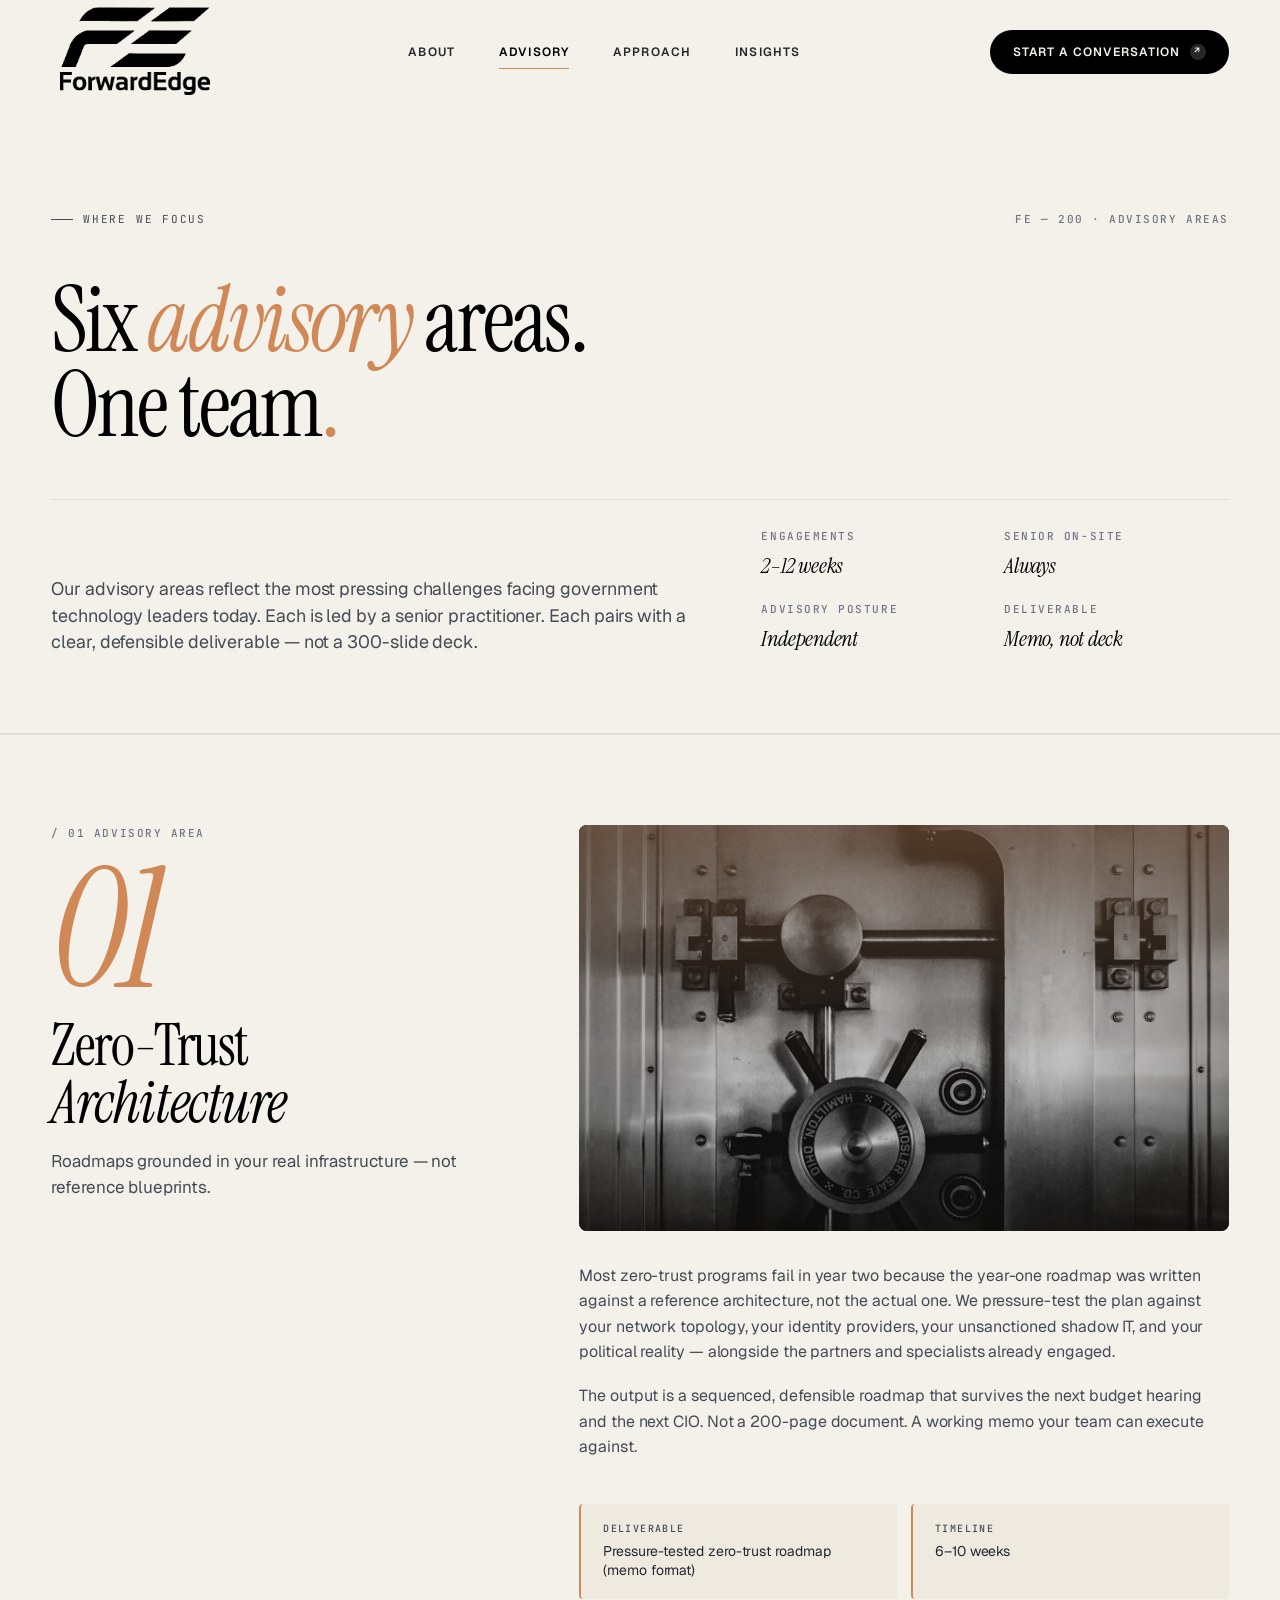
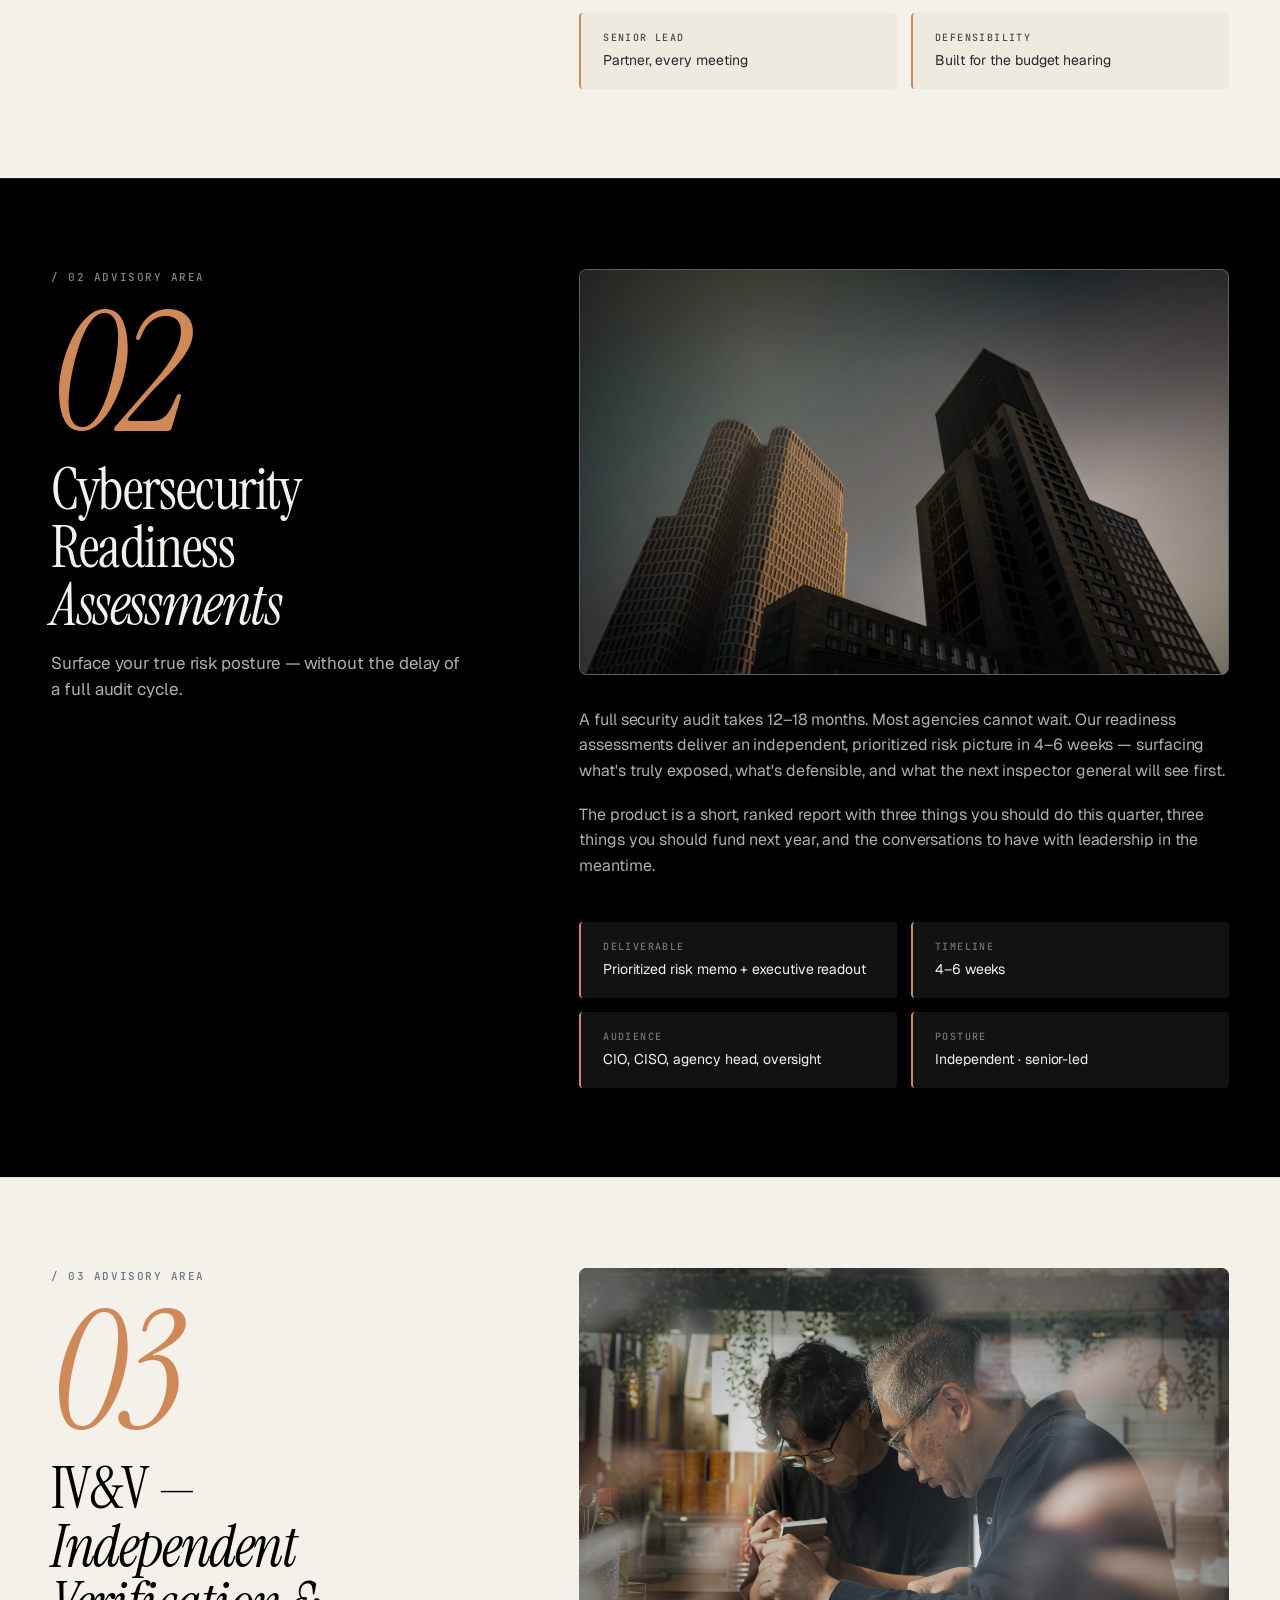
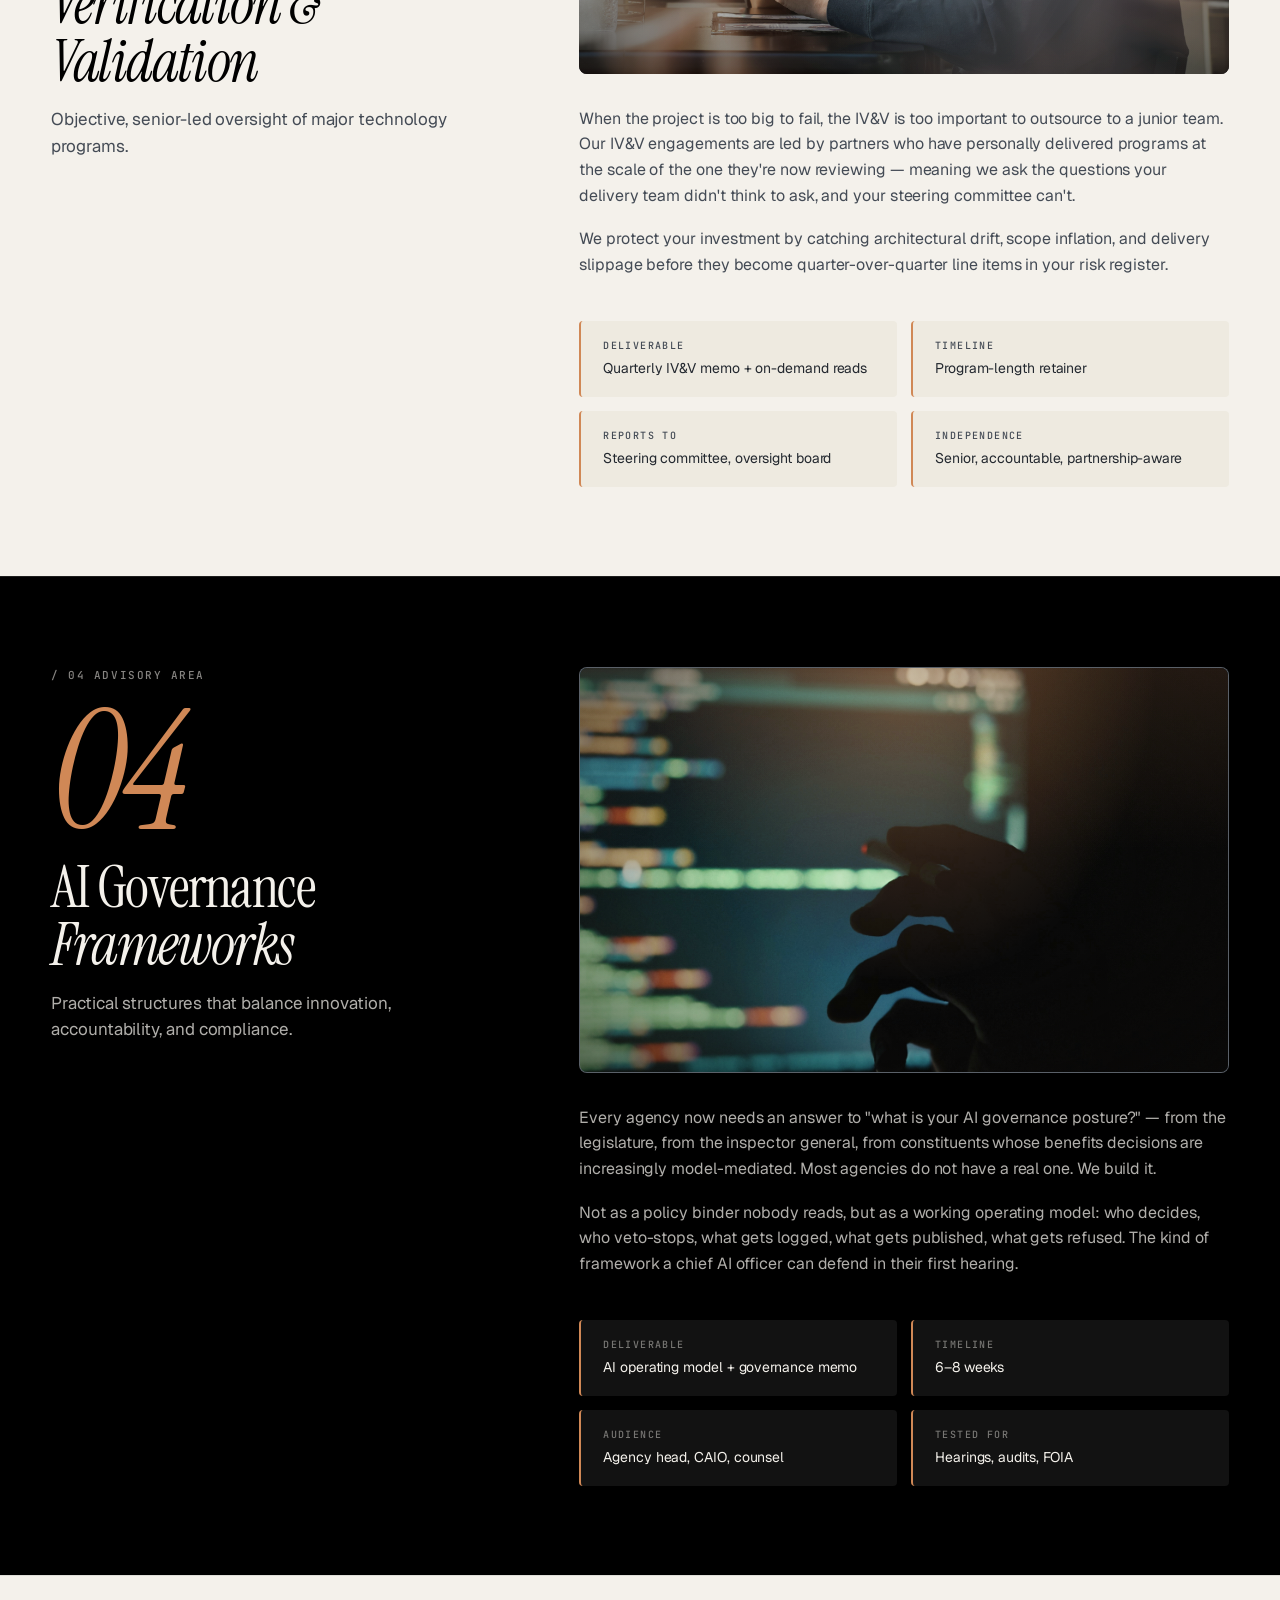
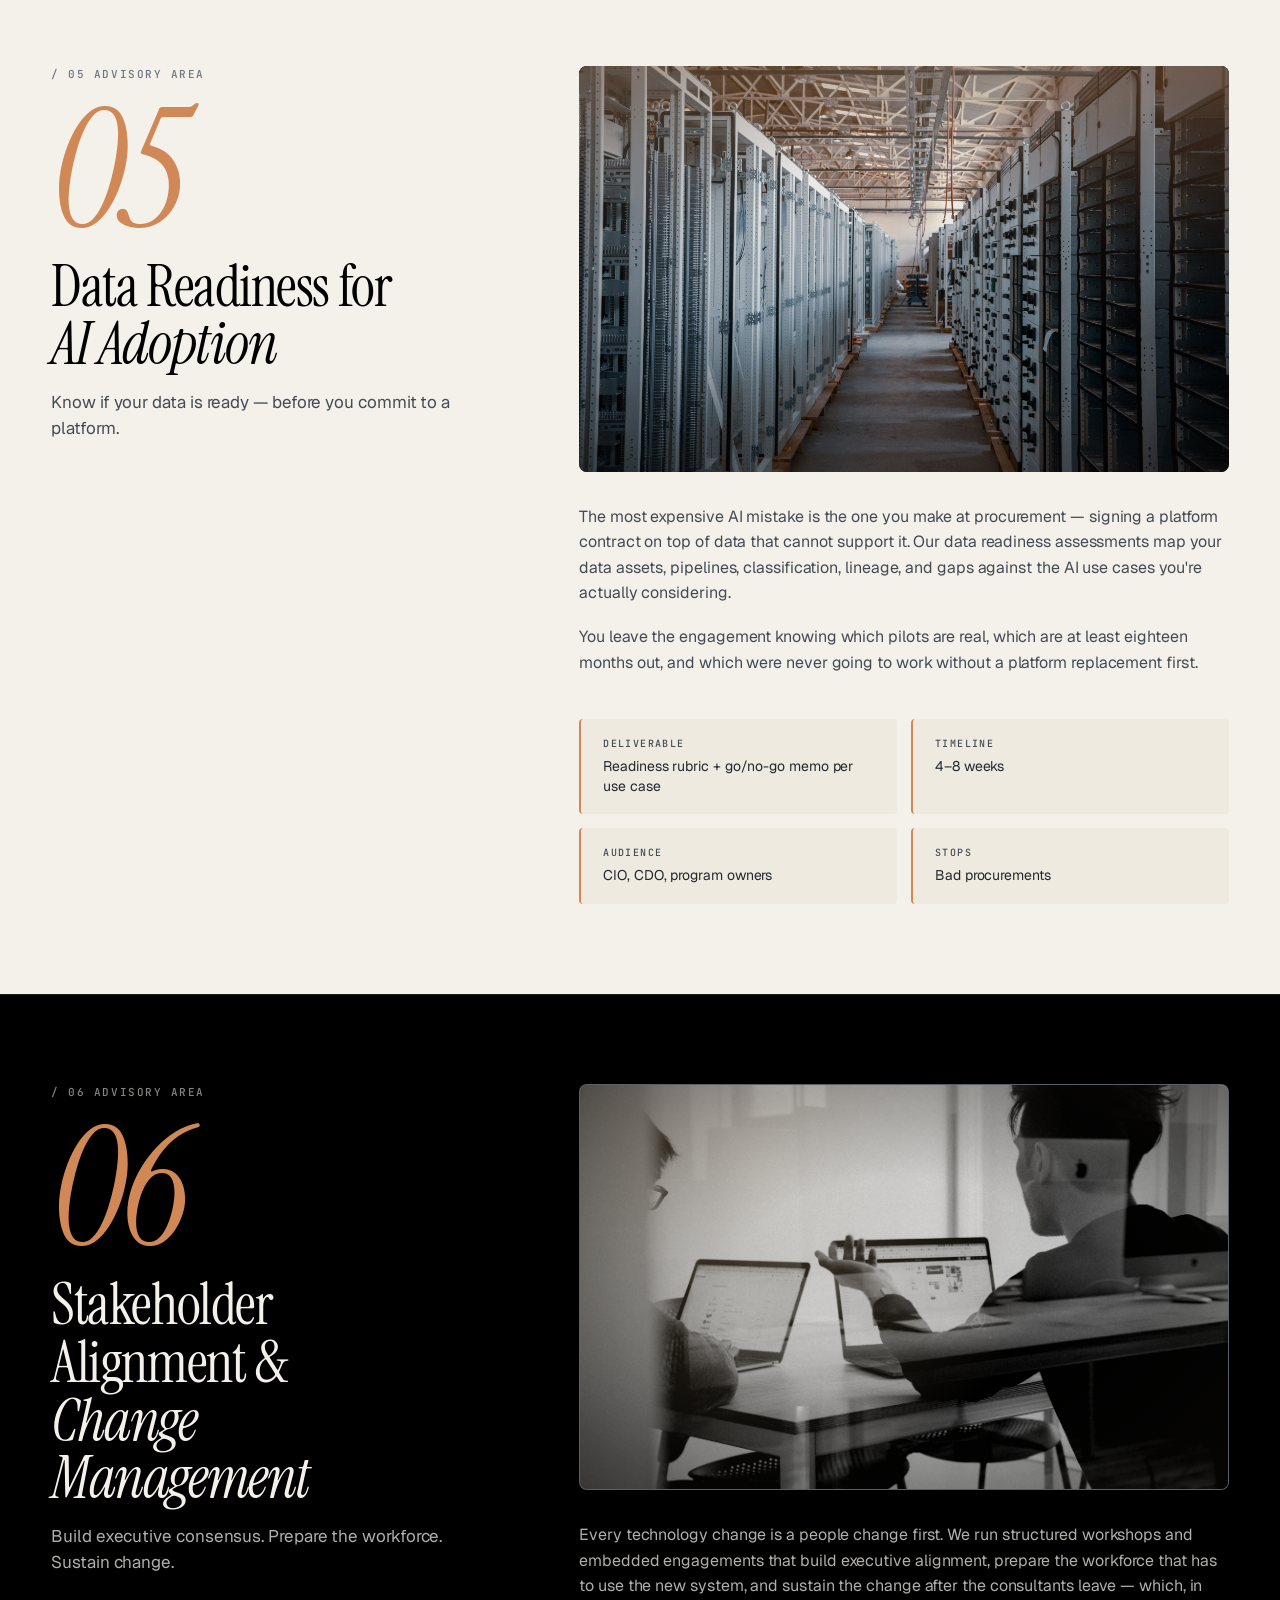
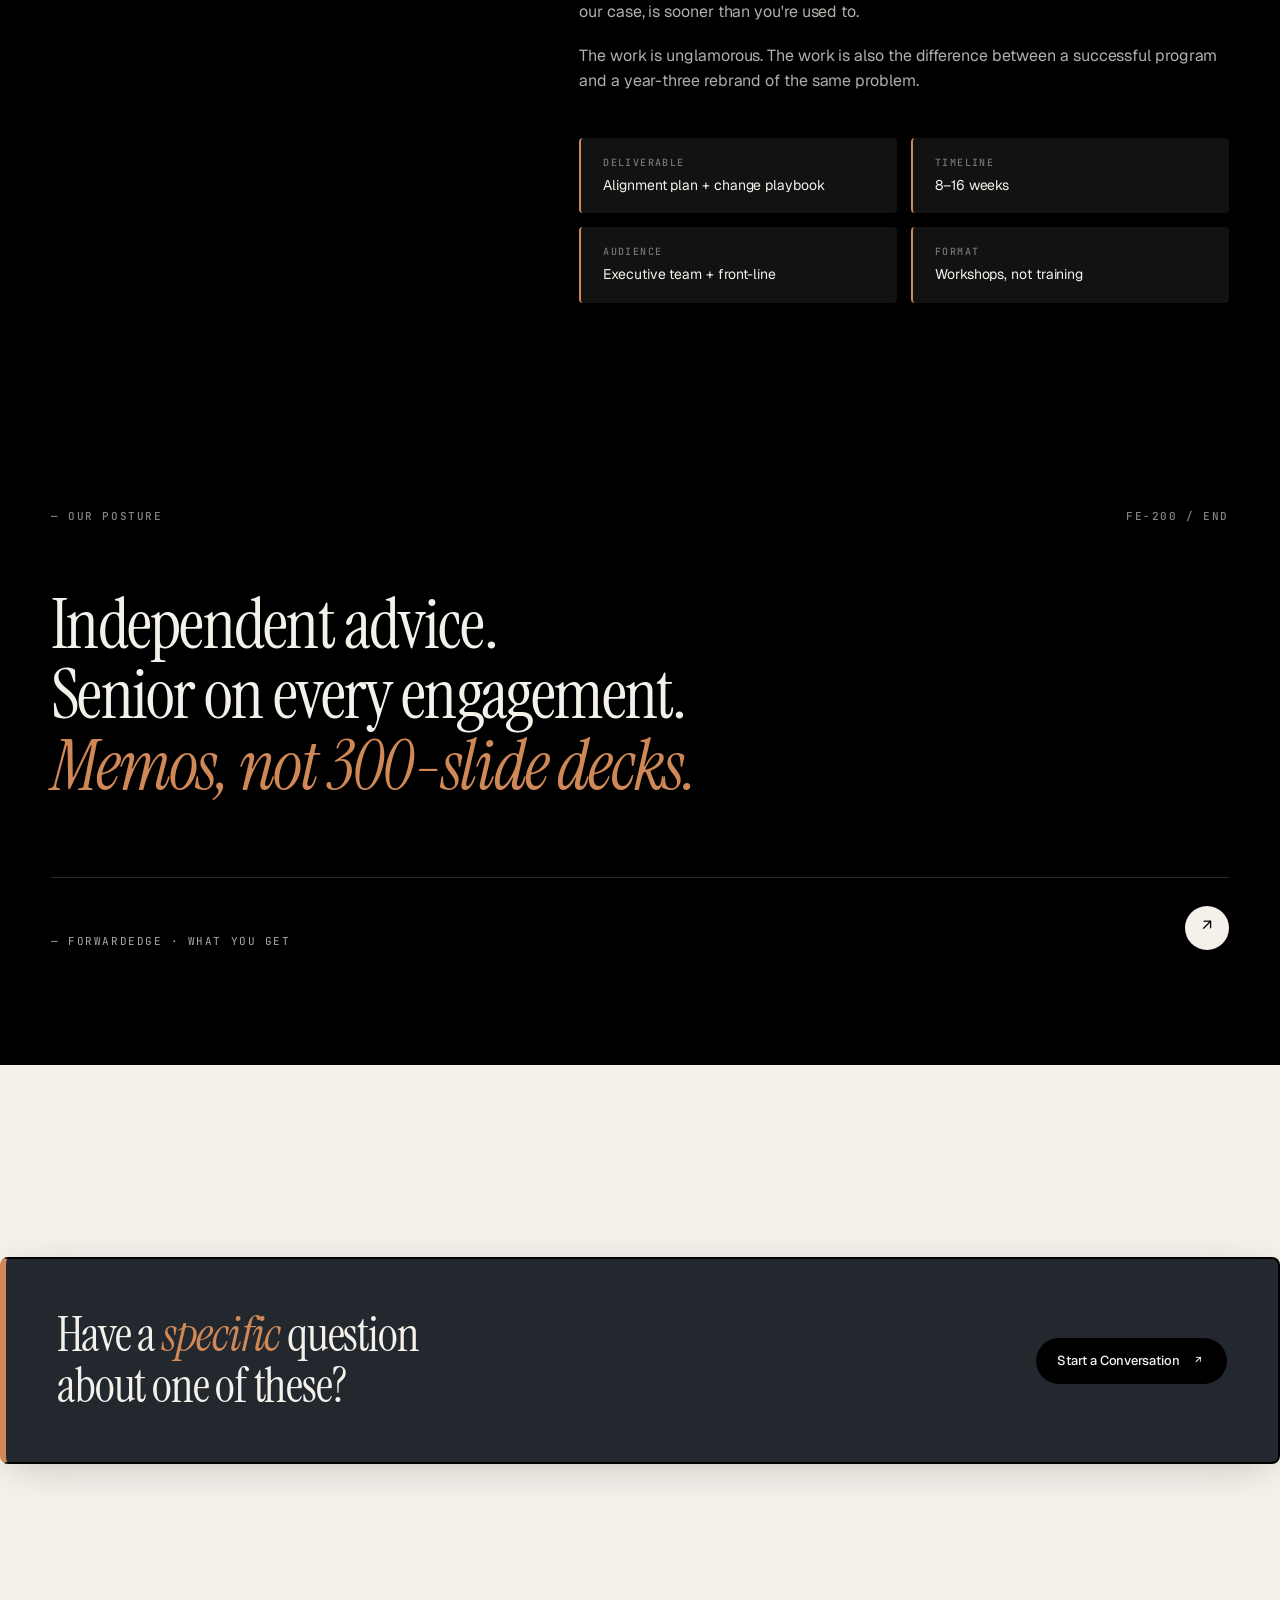
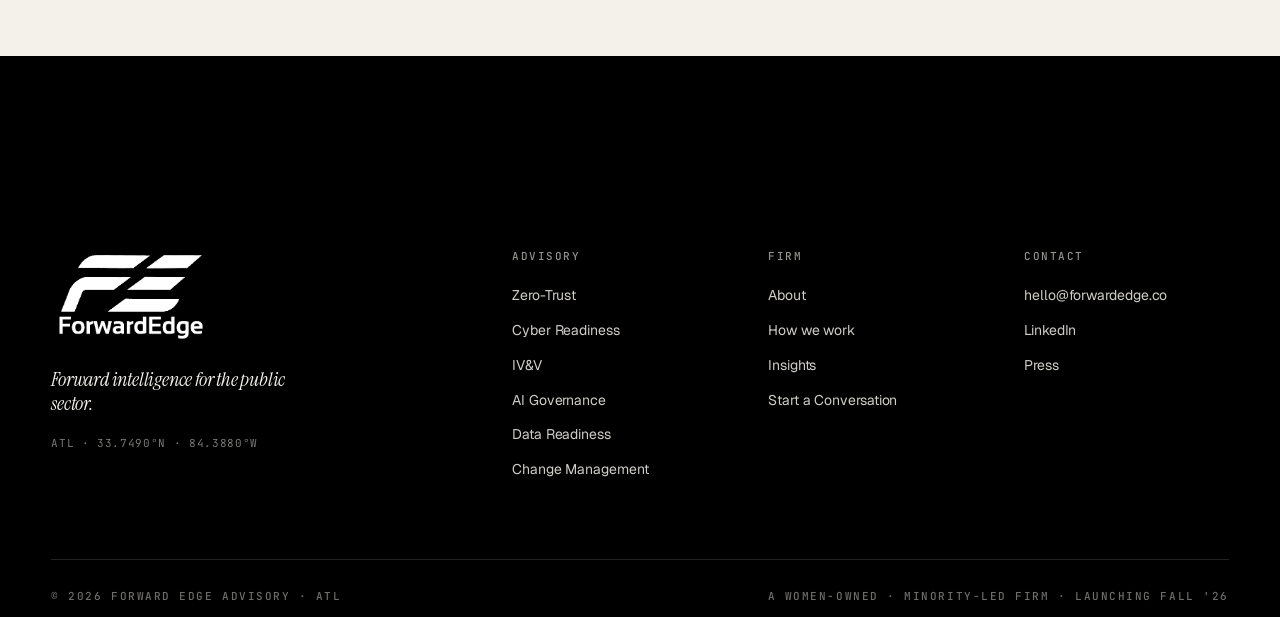
==== commit 78942fe1: "Add surface color variety across all sub-pages Black sections added to about (photo break), advisory" ====
--- a/advisory.html
+++ b/advisory.html
@@ -103,6 +103,19 @@
   @media (max-width: 640px) {
     .deliverables { grid-template-columns: 1fr; }
   }
+
+  /* Dark area overrides — surface-black sections */
+  .surface-black .area-l h2 { color: var(--color-paper); }
+  .surface-black .area-l .lede { color: rgba(244,241,235,.72); }
+  .surface-black .area-num { color: var(--color-edge); }
+  .surface-black .area-r .body p { color: rgba(244,241,235,.72); }
+  .surface-black .deliverables .d {
+    background: rgba(255,255,255,.07);
+    border-color: var(--color-edge);
+    color: var(--color-paper);
+  }
+  .surface-black .deliverables .d strong { color: rgba(244,241,235,.45); }
+  .surface-black .imgslot { border: 1px solid rgba(244,241,235,.12); }
 </style>
 </head>
 <body>
@@ -177,7 +190,7 @@
 </section>
 
 <!-- 02 Cyber Readiness -->
-<section class="area surface-stone" id="cyber">
+<section class="area surface-black" id="cyber">
   <div class="container">
     <div class="area-row reveal">
       <div class="area-l">
@@ -231,7 +244,7 @@
 </section>
 
 <!-- 04 AI Governance -->
-<section class="area surface-stone" id="ai-gov">
+<section class="area surface-black" id="ai-gov">
   <div class="container">
     <div class="area-row reveal">
       <div class="area-l">
@@ -285,7 +298,7 @@
 </section>
 
 <!-- 06 Change Management -->
-<section class="area surface-stone" id="change">
+<section class="area surface-black" id="change">
   <div class="container">
     <div class="area-row reveal">
       <div class="area-l">
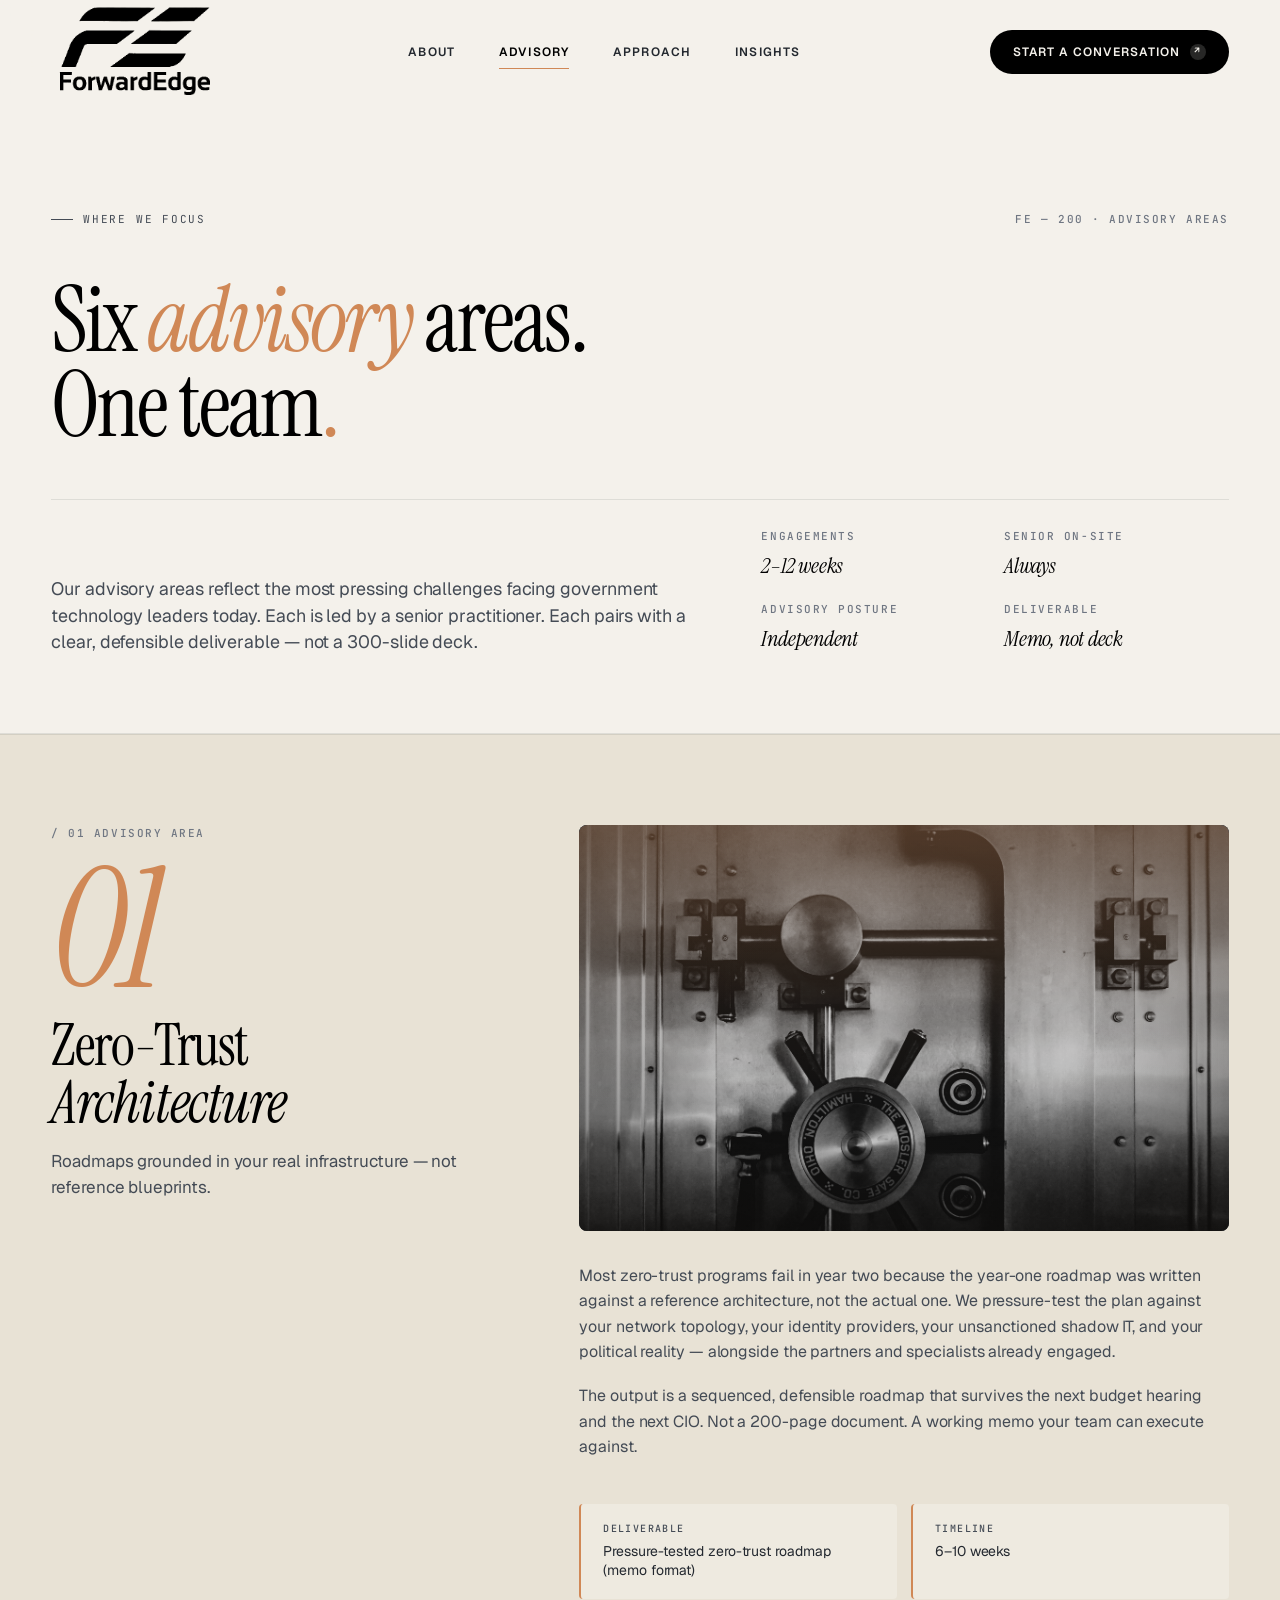
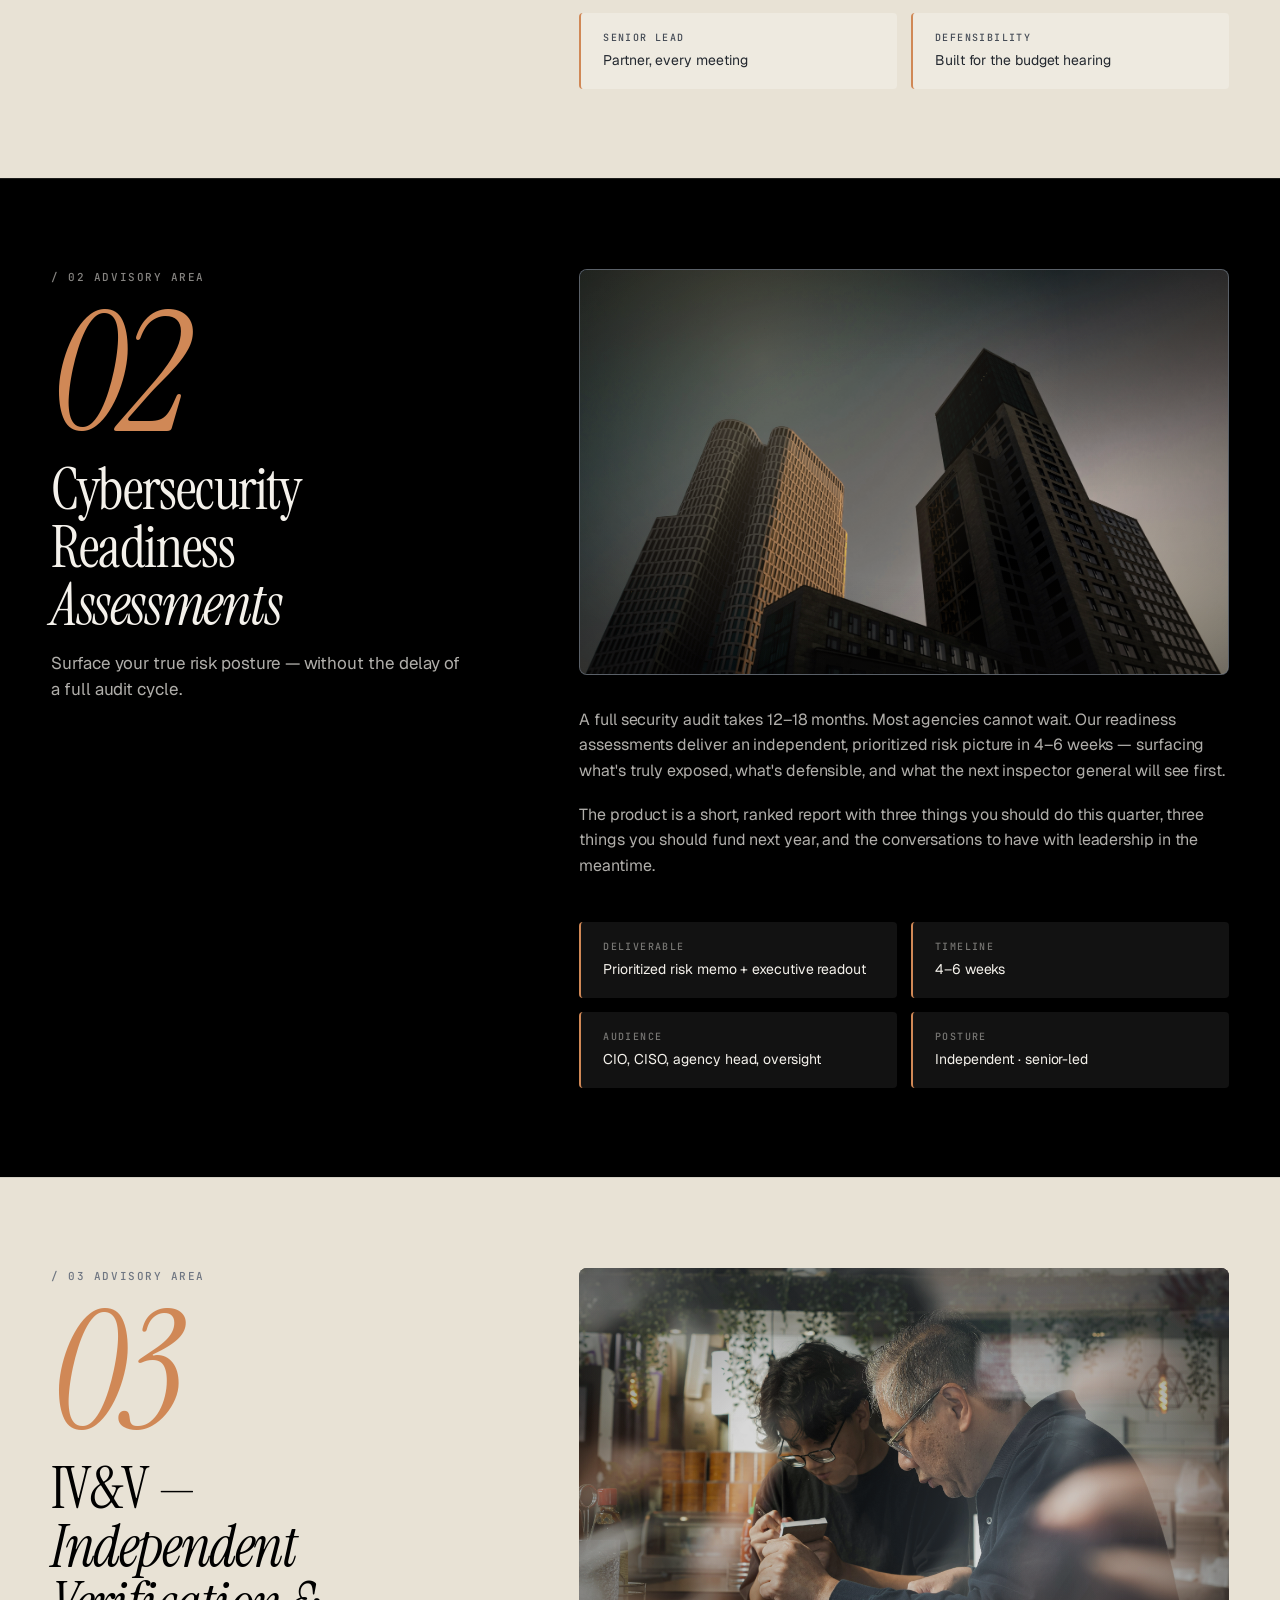
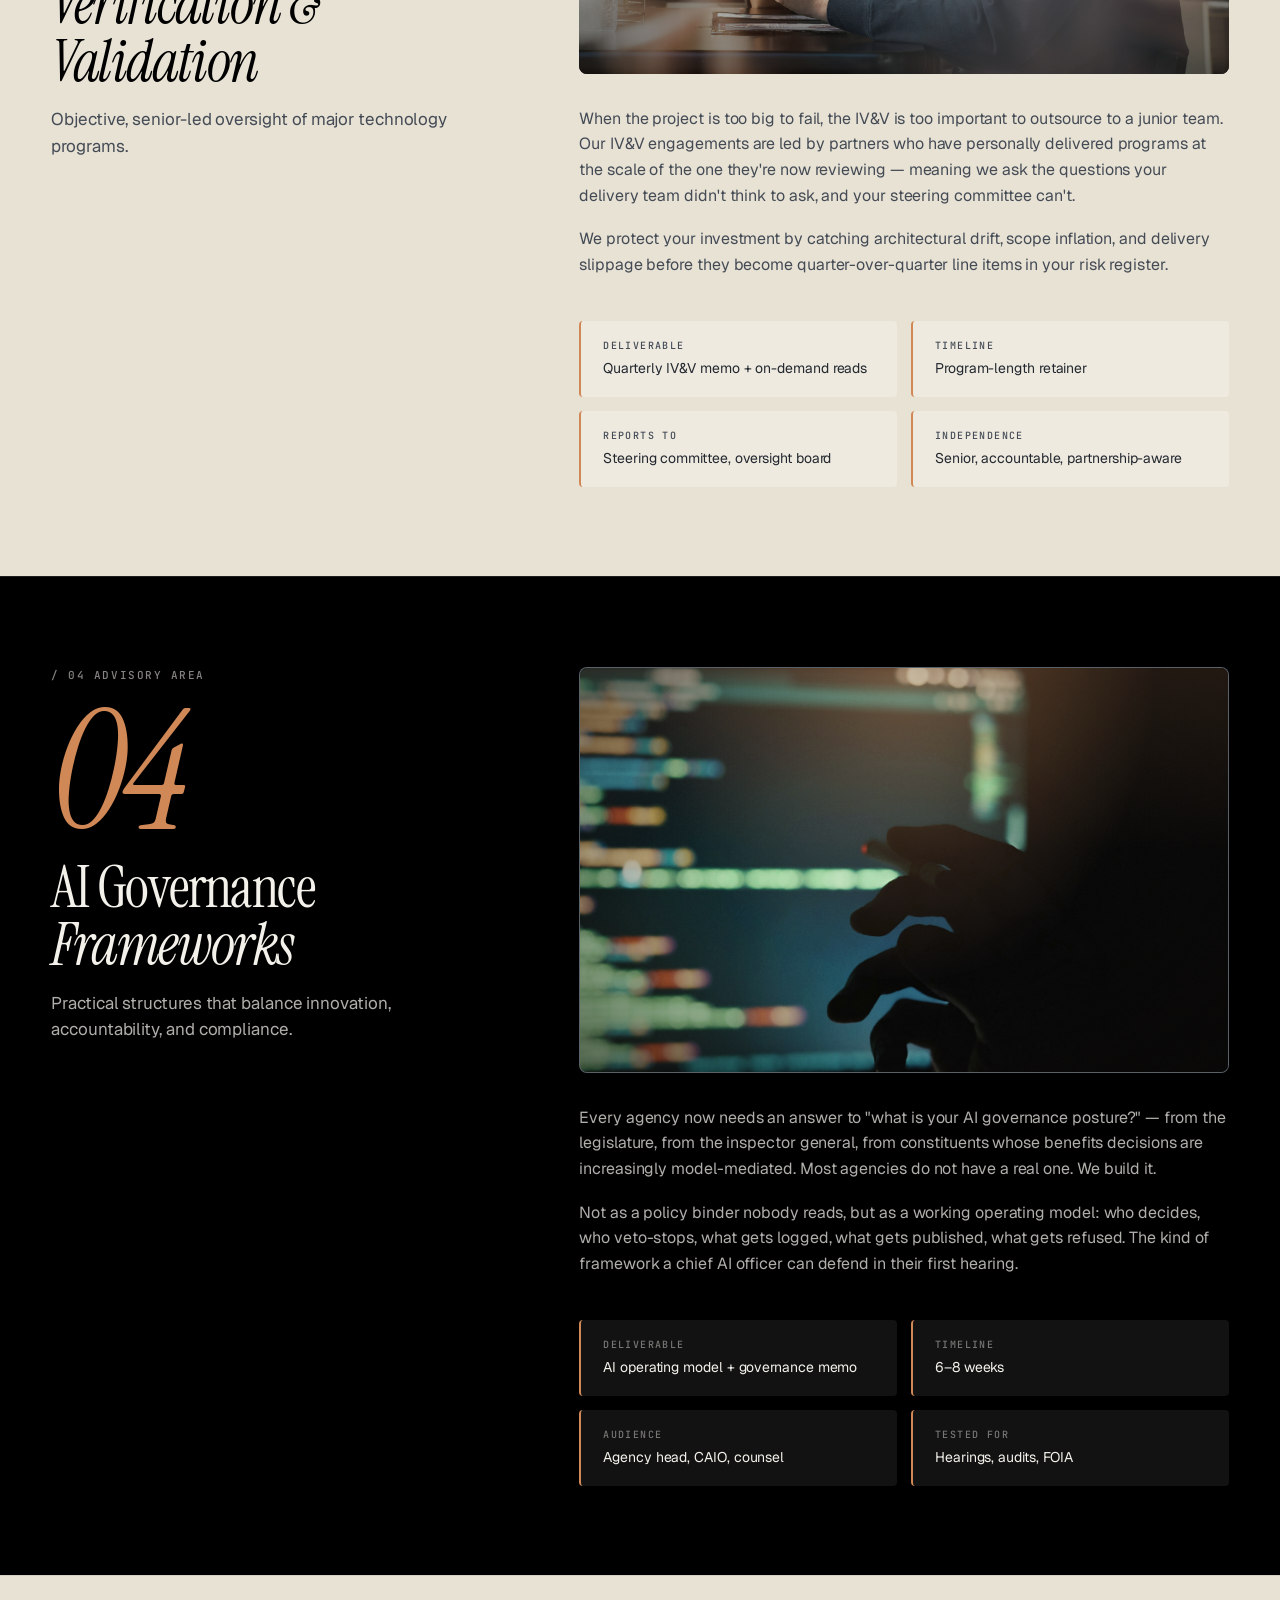
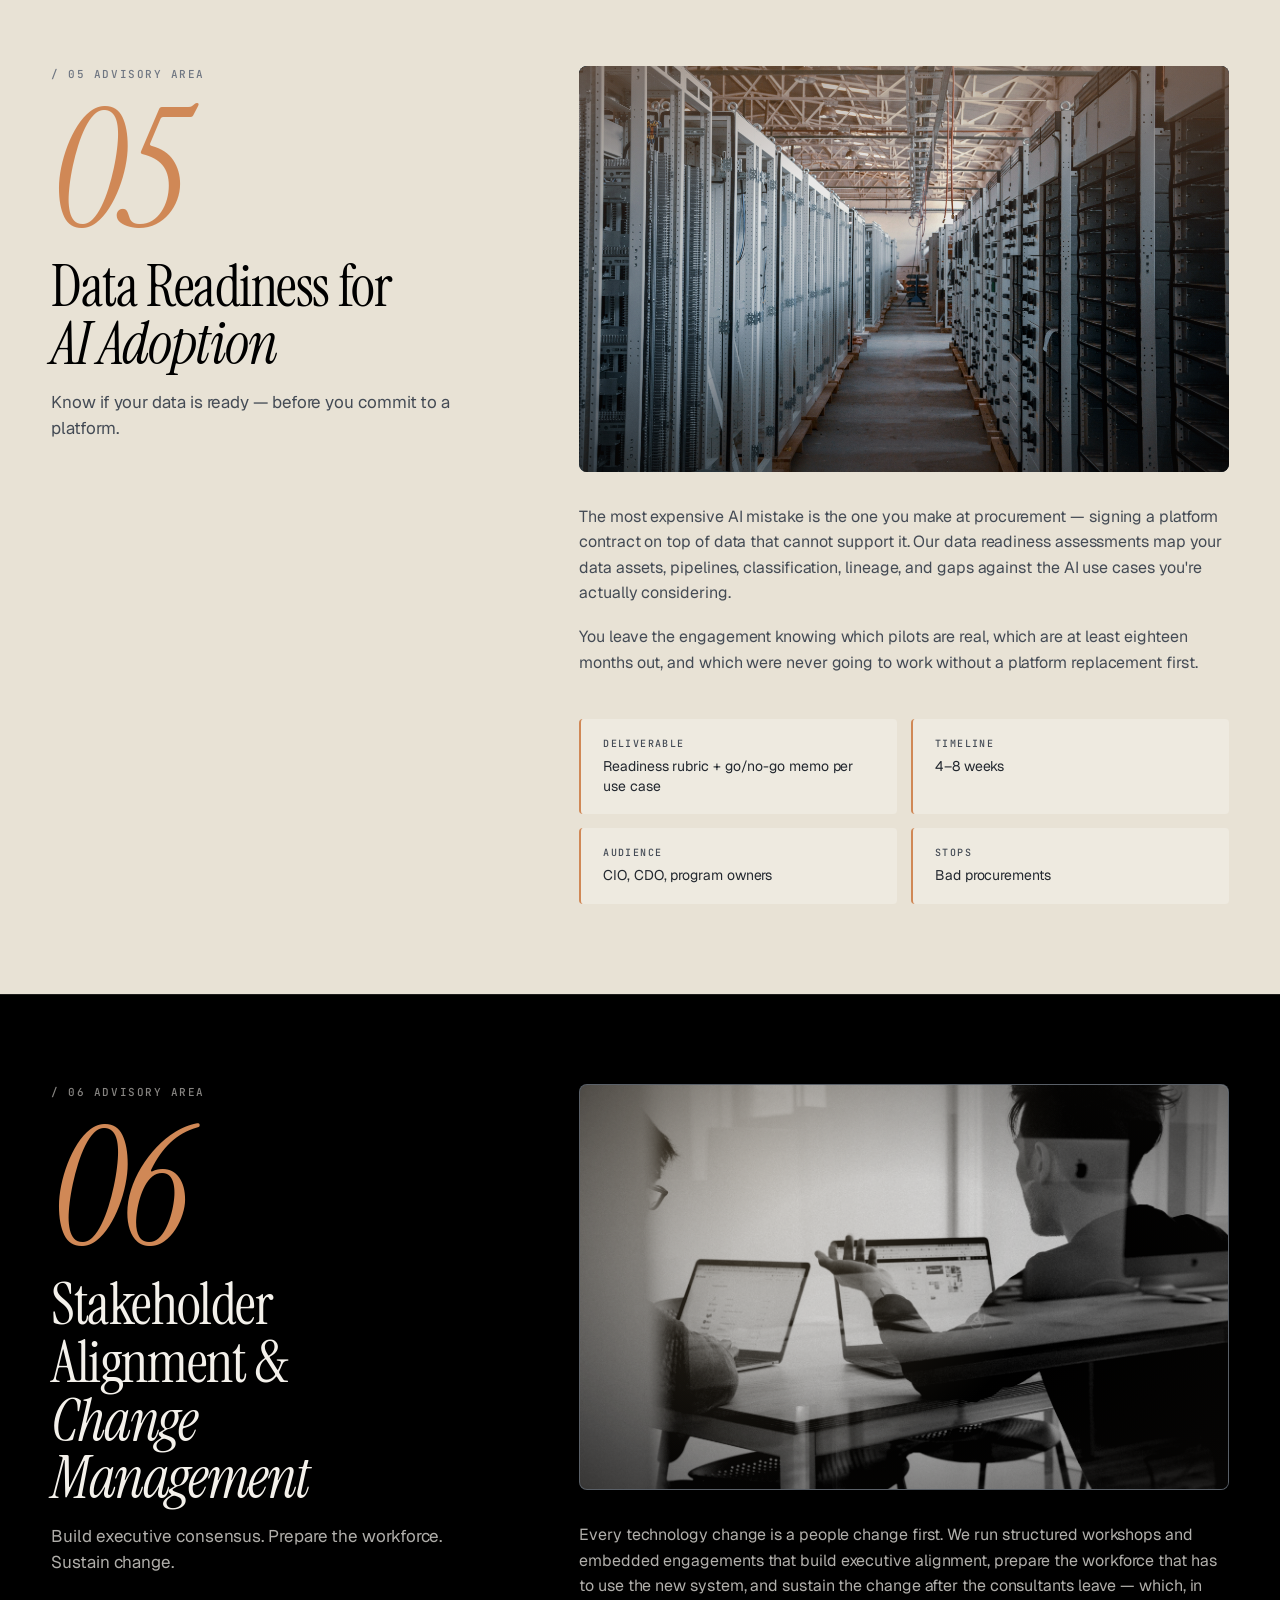
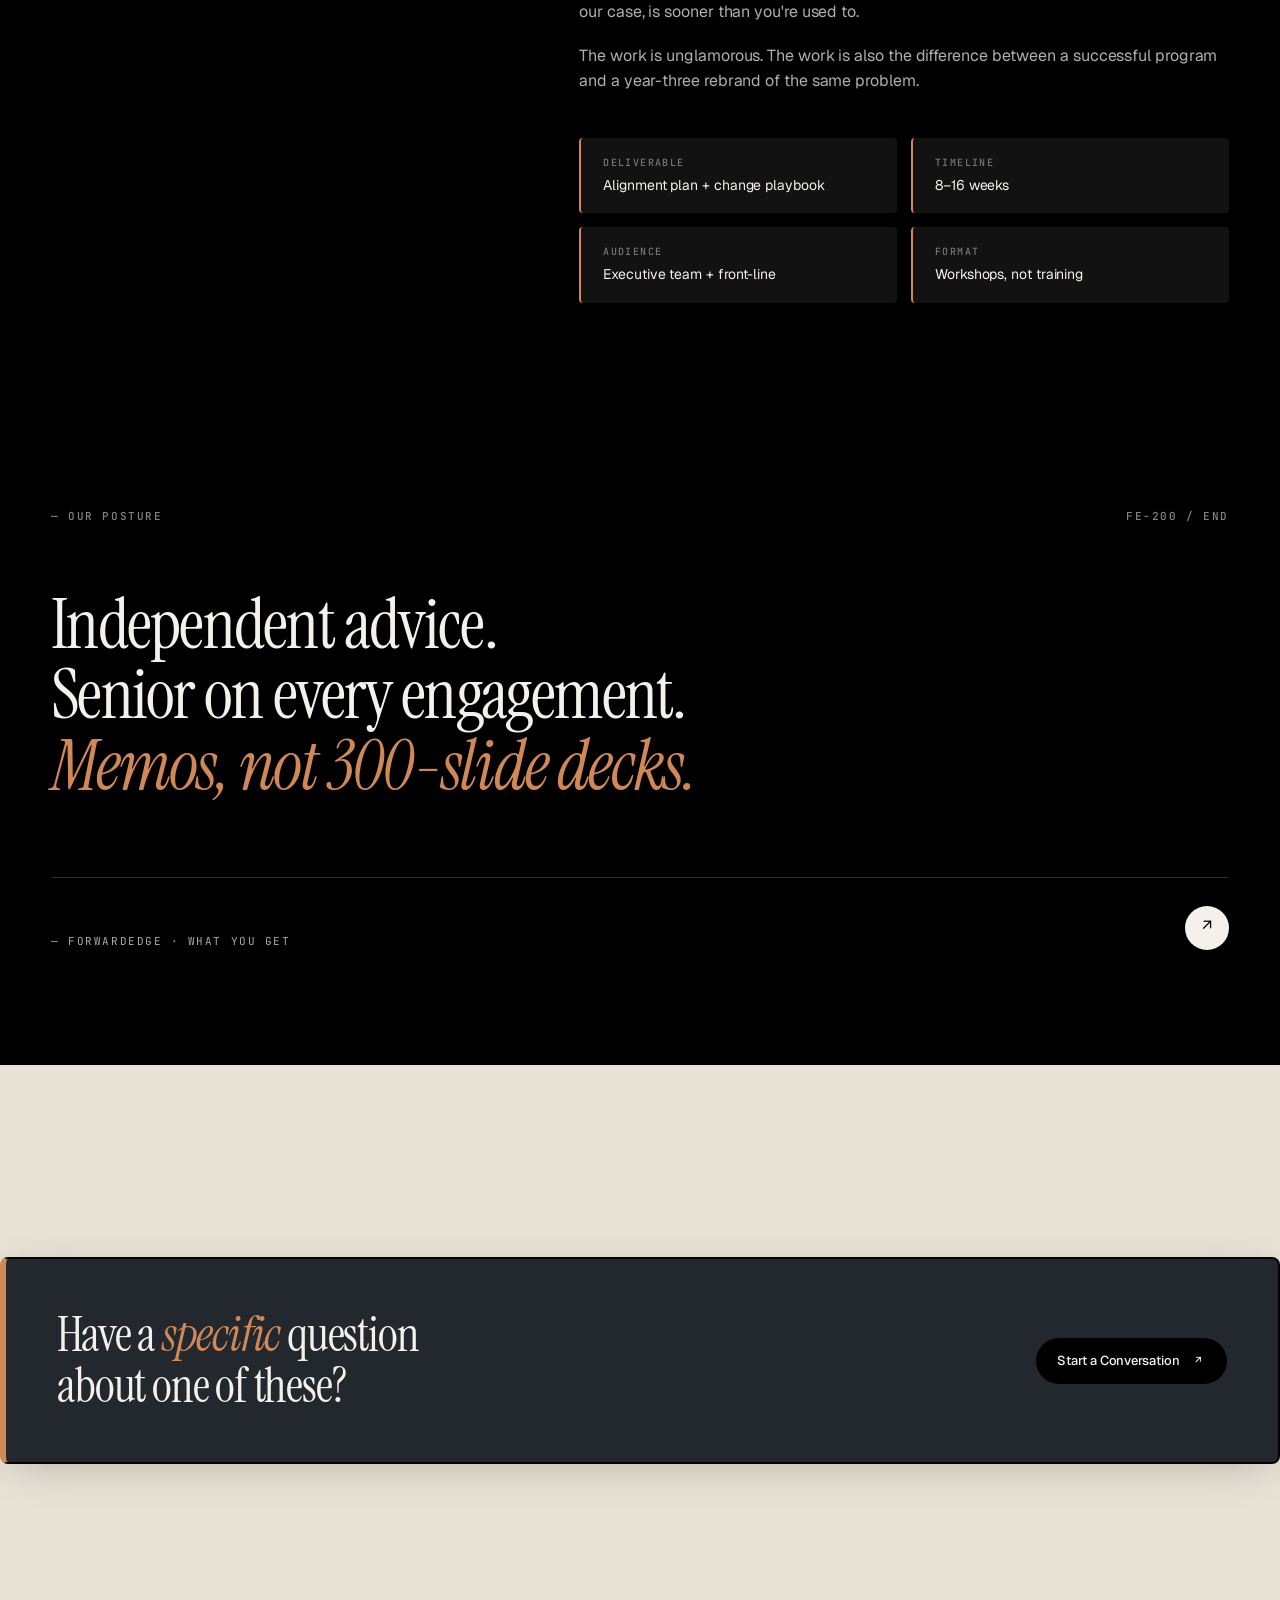
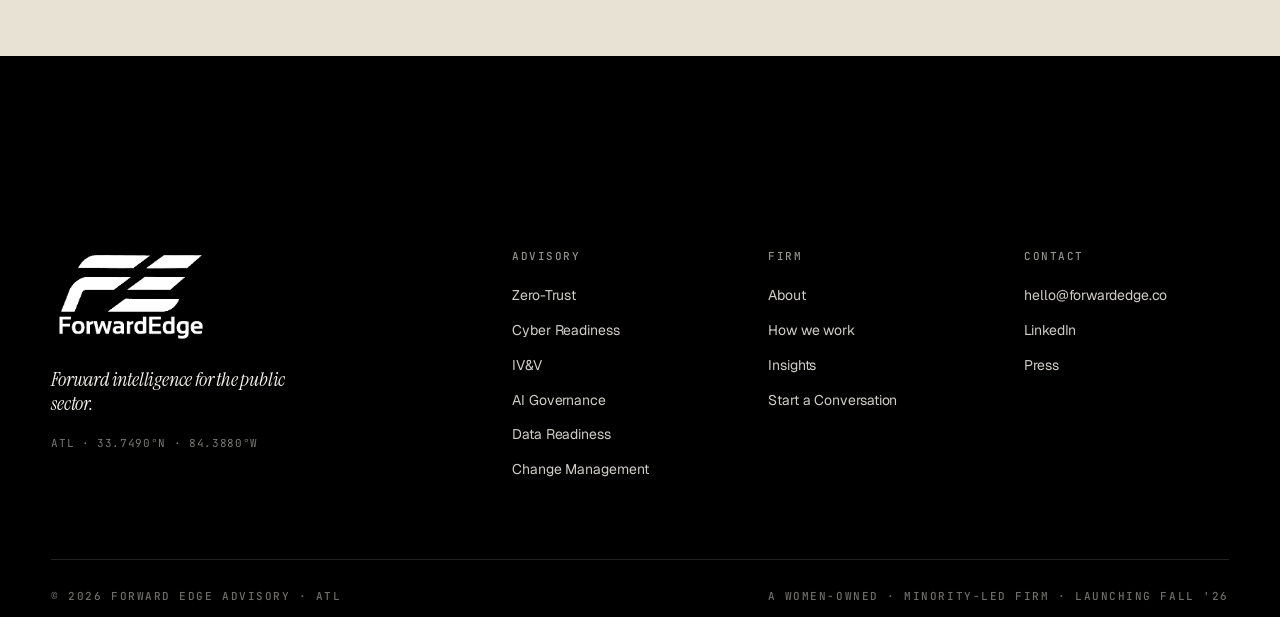
==== commit 3c9947f9: "Increase grey presence across all sub-pages Converted remaining surface-paper sections to surface-st" ====
--- a/advisory.html
+++ b/advisory.html
@@ -163,7 +163,7 @@
 </section>
 
 <!-- 01 Zero-Trust -->
-<section class="area surface-paper" id="zero-trust">
+<section class="area surface-stone" id="zero-trust">
   <div class="container">
     <div class="area-row reveal">
       <div class="area-l">
@@ -217,7 +217,7 @@
 </section>
 
 <!-- 03 IV&V -->
-<section class="area surface-paper" id="ivv">
+<section class="area surface-stone" id="ivv">
   <div class="container">
     <div class="area-row reveal">
       <div class="area-l">
@@ -271,7 +271,7 @@
 </section>
 
 <!-- 05 Data Readiness -->
-<section class="area surface-paper" id="data">
+<section class="area surface-stone" id="data">
   <div class="container">
     <div class="area-row reveal">
       <div class="area-l">
@@ -344,7 +344,7 @@
 </section>
 
 <!-- End CTA -->
-<section class="section-pad surface-paper">
+<section class="section-pad surface-stone">
   <div class="container end-cta">
     <div class="row reveal">
       <h3>Have a <em>specific</em> question<br/>about one of these?</h3>
